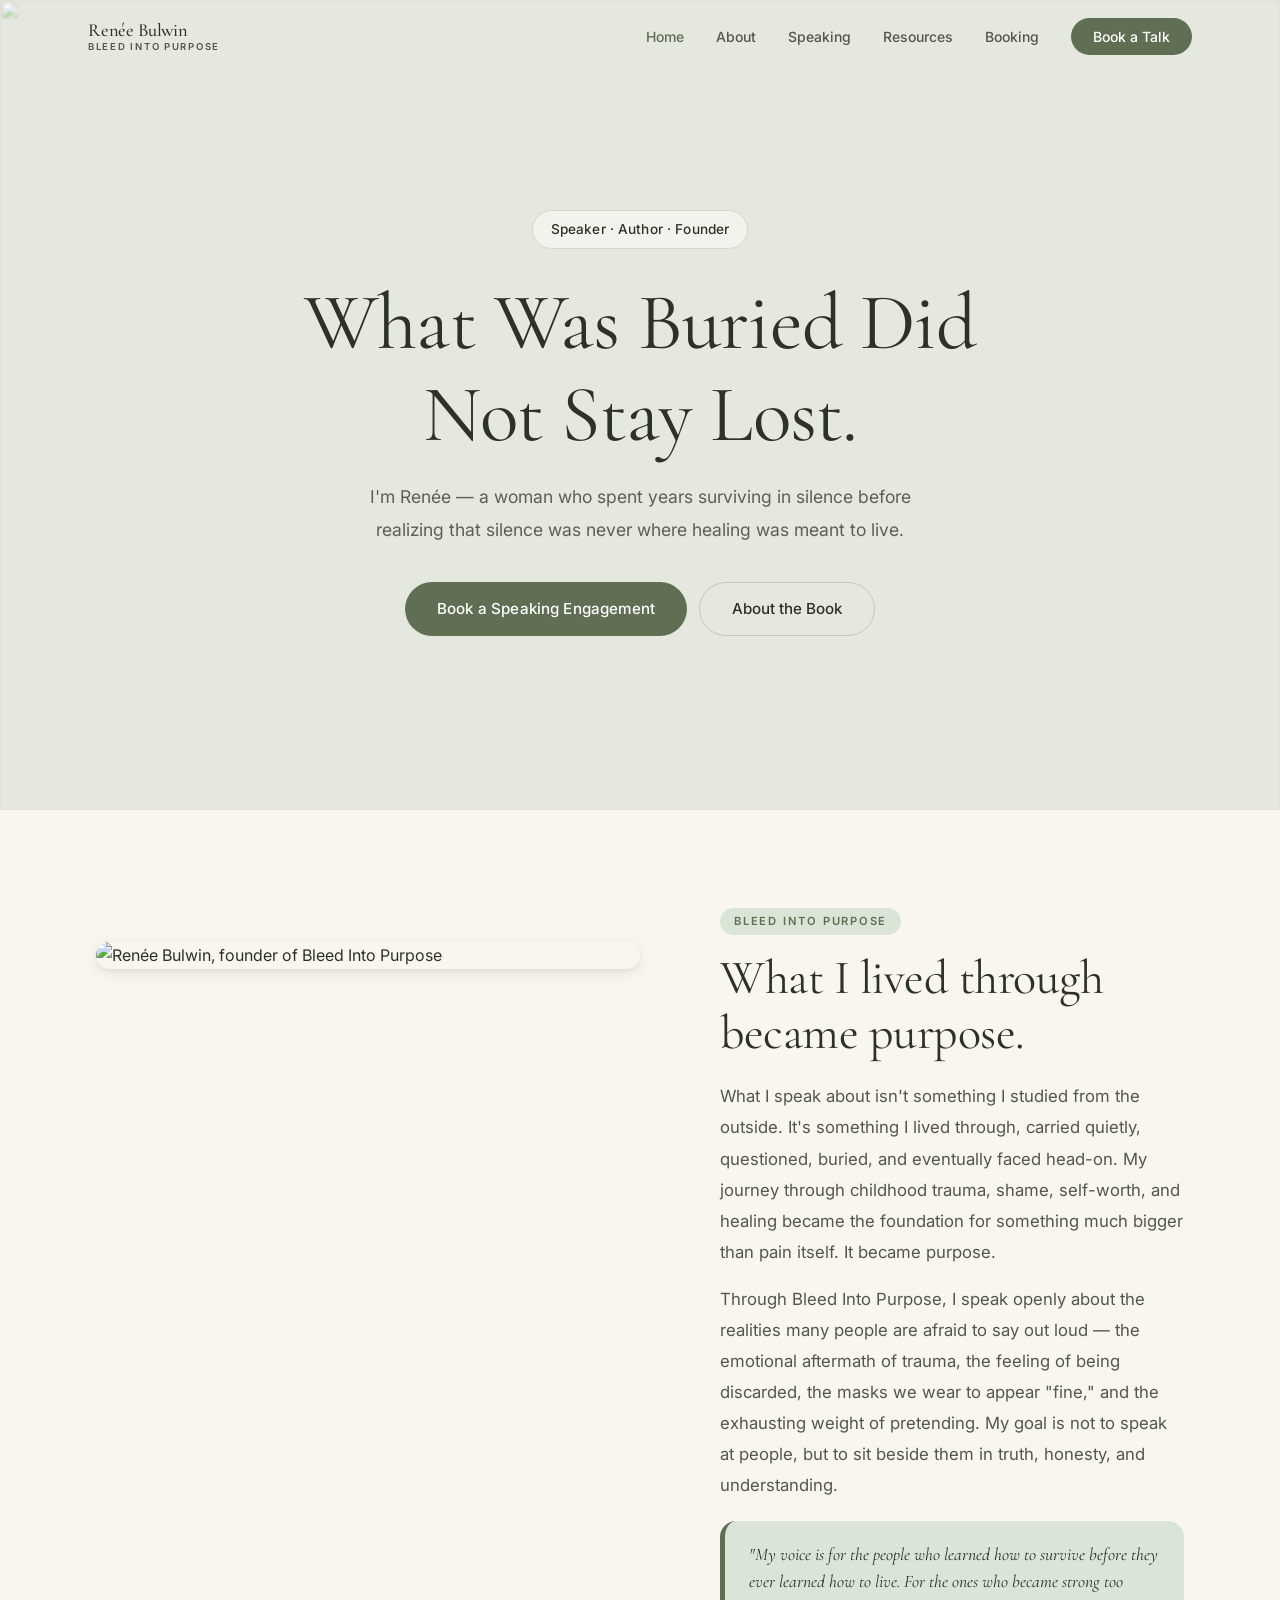
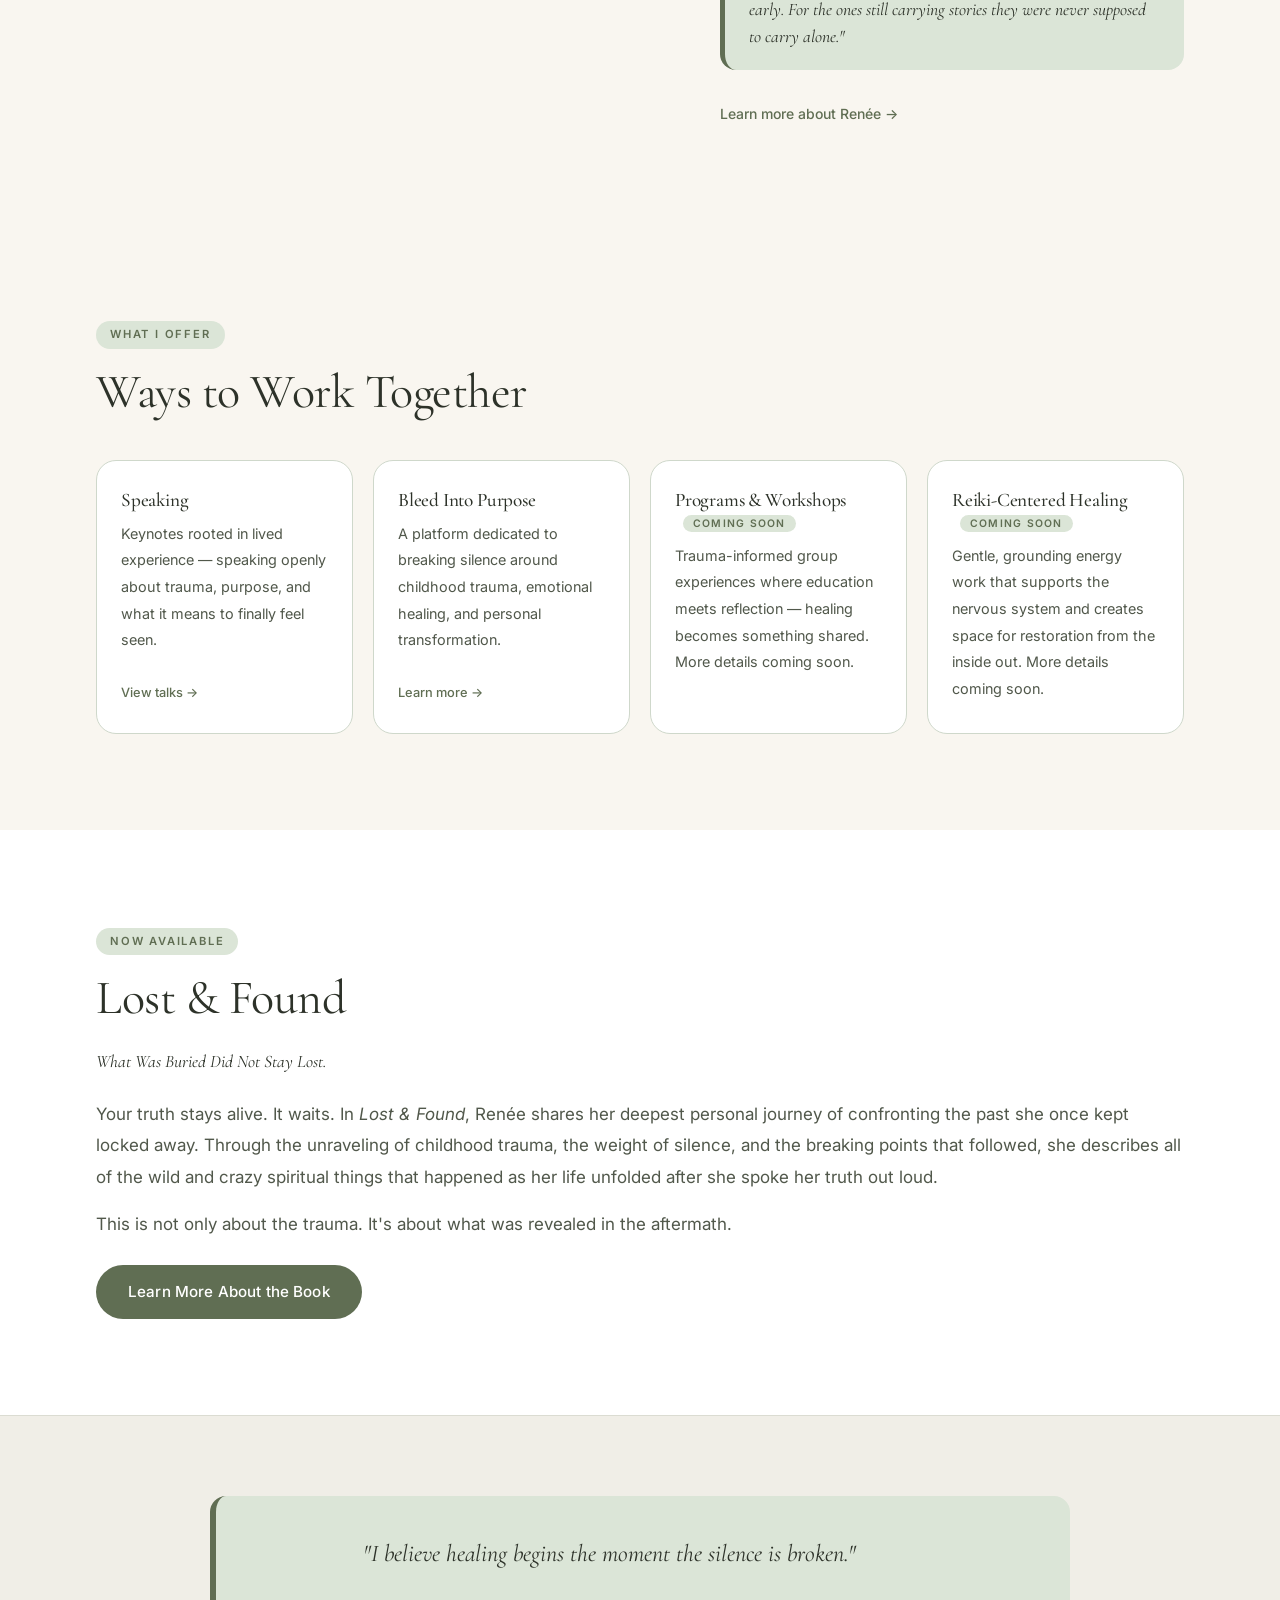
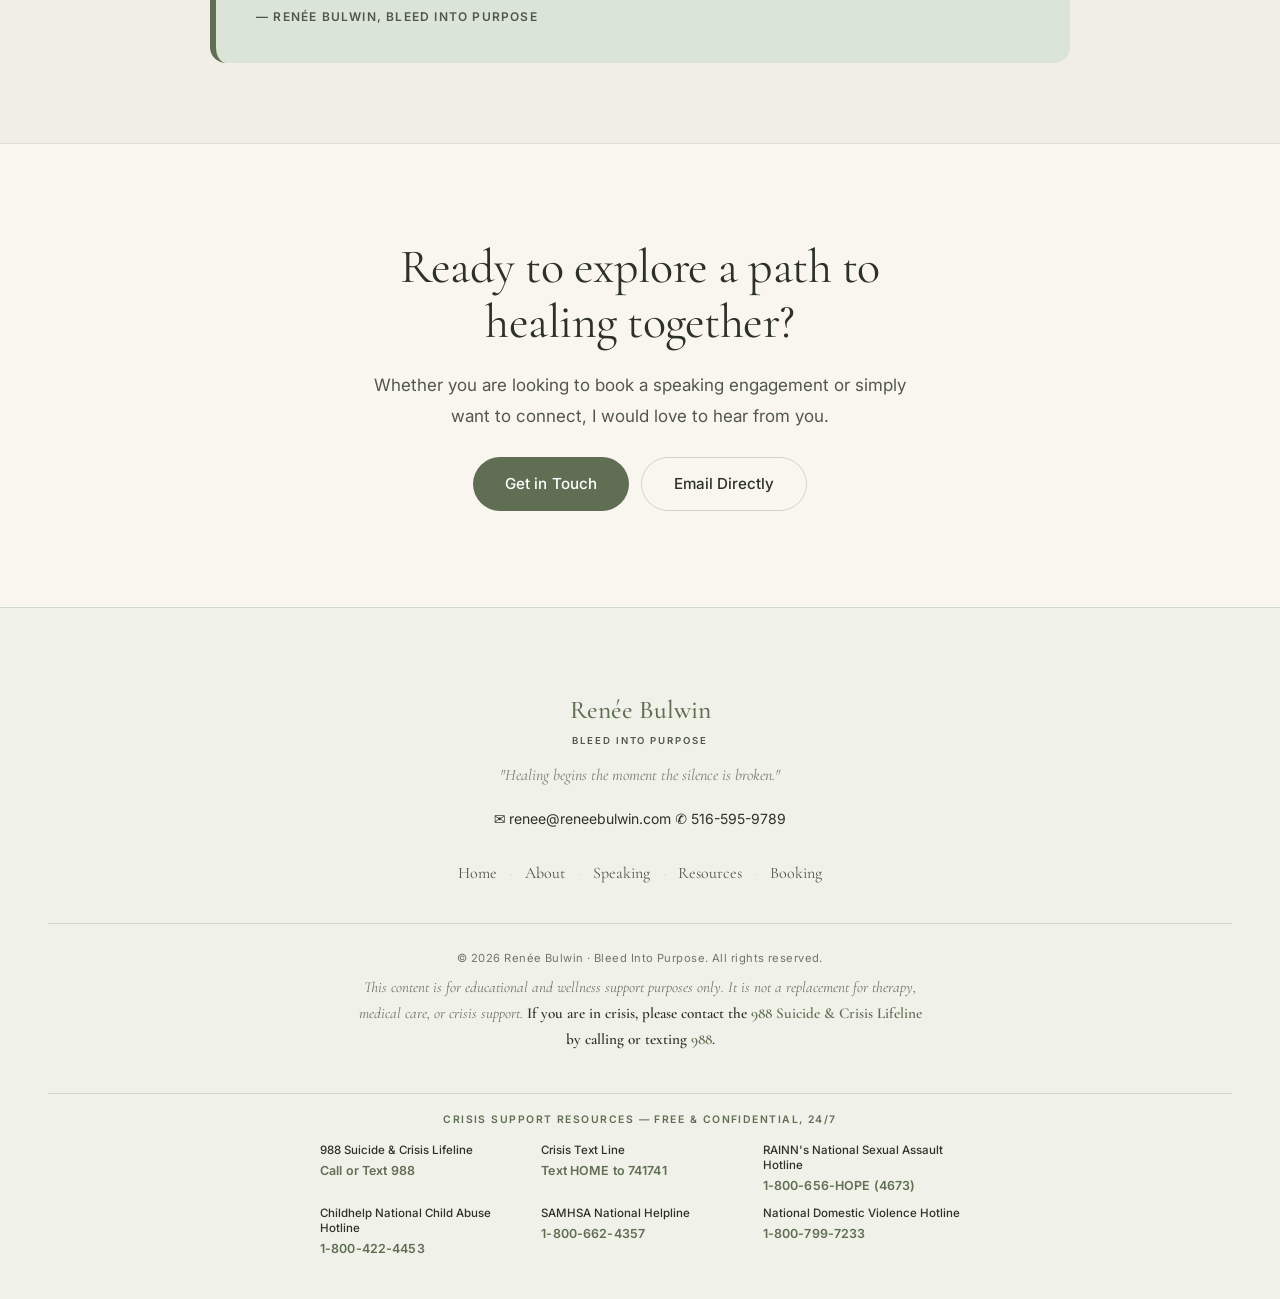
==== index.html @ 03bd2bdf "Update index.html" ====
<!DOCTYPE html>
<html lang="en">
<head>
  <script>
    window.dataLayer = window.dataLayer || [];
    function gtag(){dataLayer.push(arguments);}
    gtag('js', new Date());
    gtag('config', 'G-8S7X3LYRVM');
  </script>
  <meta charset="UTF-8">
  <meta name="viewport" content="width=device-width, initial-scale=1.0">
  <title>Renée Bulwin | Bleed Into Purpose — Speaker &amp; Author</title>
  <meta name="description" content="Renée Bulwin — trauma-informed speaker and author. Healing begins the moment the silence is broken.">
  <meta name="author" content="Renée Bulwin">
  <meta name="robots" content="index, follow">
  <meta property="og:type" content="website">
  <meta property="og:title" content="Renée Bulwin | Bleed Into Purpose — Speaker &amp; Author">
  <meta property="og:description" content="Renée Bulwin — trauma-informed speaker and author. Healing begins the moment the silence is broken.">
  <meta property="og:image" content="https://bleed-into-purpose.github.io/images/hero.png">
  <link rel="icon" type="image/png" sizes="48x48" href="favicon-48.png">
  <link rel="icon" type="image/png" sizes="32x32" href="favicon.png">
  <link rel="icon" type="image/png" sizes="16x16" href="favicon-16.png">
  <link rel="icon" type="image/svg+xml" href="favicon.svg">
  <meta name="theme-color" content="hsl(40,43%,96%)">
  <link rel="canonical" href="https://bleed-into-purpose.github.io/">
  <link rel="preconnect" href="https://fonts.googleapis.com">
  <link rel="preconnect" href="https://fonts.gstatic.com" crossorigin>
  <link href="https://fonts.googleapis.com/css2?family=Cormorant+Garamond:ital,wght@0,300;0,400;0,500;0,600;1,300;1,400&family=Inter:wght@300;400;500;600&display=swap" rel="stylesheet">
  <link rel="stylesheet" href="style.css">
  <script>
    window.dataLayer = window.dataLayer || [];
    function gtag(){dataLayer.push(arguments);}
    gtag('js', new Date());
    gtag('config', 'G-8S7X3LYRVM');
  </script>
</head>
<body>
  <a href="#main-content" class="skip-link">Skip to main content</a>
  <div class="page-content">
    <main id="main-content">

      <!-- HERO -->
      <section class="hero" aria-labelledby="hero-heading">
        <div class="hero-bg" aria-hidden="true">
          <img src="images/hero.png" alt="">
        </div>
        <div class="hero-body">
          <span class="hero-pill">Speaker · Author · Founder</span>
          <h1 id="hero-heading">What Was Buried Did Not Stay Lost.</h1>
          <p>I'm Renée — a woman who spent years surviving in silence before realizing that silence was never where healing was meant to live.</p>
          <div class="hero-cta">
            <a href="booking.html" class="btn-primary">Book a Speaking Engagement</a>
            <a href="about.html#book" class="btn-outline">About the Book</a>
          </div>
        </div>
      </section>

      <!-- INTRO -->
      <section class="image-section cream-bg fade-in" aria-labelledby="intro-heading">
        <div class="container">
          <div class="image-section-inner">

            <div class="image-section-img">
              <img
                src="images/renee-home.jpg"
                alt="Renée Bulwin, founder of Bleed Into Purpose"
              >
            </div>

            <div class="image-section-text">
              <span class="section-label">Bleed Into Purpose</span>
              <h2 id="intro-heading">What I lived through became purpose.</h2>
              <p>What I speak about isn't something I studied from the outside. It's something I lived through, carried quietly, questioned, buried, and eventually faced head-on. My journey through childhood trauma, shame, self-worth, and healing became the foundation for something much bigger than pain itself. It became purpose.</p>
              <p>Through Bleed Into Purpose, I speak openly about the realities many people are afraid to say out loud — the emotional aftermath of trauma, the feeling of being discarded, the masks we wear to appear "fine," and the exhausting weight of pretending. My goal is not to speak at people, but to sit beside them in truth, honesty, and understanding.</p>
              <blockquote>"My voice is for the people who learned how to survive before they ever learned how to live. For the ones who became strong too early. For the ones still carrying stories they were never supposed to carry alone."</blockquote>
              <a href="about.html" class="link-underline">Learn more about Renée →</a>
            </div>

          </div>
        </div>
      </section>

      <!-- FEATURES -->
      <section class="section-pad cream-bg fade-in" aria-labelledby="features-heading">
        <div class="container">
          <span class="section-label">What I Offer</span>
          <h2 id="features-heading">Ways to Work Together</h2>
          <div class="feature-grid">
            <div class="feature-card">
              <h3>Speaking</h3>
              <p>Keynotes rooted in lived experience — speaking openly about trauma, purpose, and what it means to finally feel seen.</p>
              <a href="speaking.html">View talks →</a>
            </div>
            <div class="feature-card">
              <h3>Bleed Into Purpose</h3>
              <p>A platform dedicated to breaking silence around childhood trauma, emotional healing, and personal transformation.</p>
              <a href="about.html">Learn more →</a>
            </div>
            <div class="feature-card">
              <h3>Programs &amp; Workshops <span style="font-family:var(--sans);font-size:.65rem;font-weight:600;letter-spacing:.12em;text-transform:uppercase;color:var(--primary);background:var(--secondary);padding:2px 10px;border-radius:9999px;vertical-align:middle;margin-left:8px;">Coming Soon</span></h3>
              <p>Trauma-informed group experiences where education meets reflection — healing becomes something shared. More details coming soon.</p>
            </div>
            <div class="feature-card">
              <h3>Reiki-Centered Healing <span style="font-family:var(--sans);font-size:.65rem;font-weight:600;letter-spacing:.12em;text-transform:uppercase;color:var(--primary);background:var(--secondary);padding:2px 10px;border-radius:9999px;vertical-align:middle;margin-left:8px;">Coming Soon</span></h3>
              <p>Gentle, grounding energy work that supports the nervous system and creates space for restoration from the inside out. More details coming soon.</p>
            </div>
          </div>
        </div>
      </section>

      <!-- BOOK -->
      <section class="section-pad white-bg fade-in" aria-labelledby="book-heading">
        <div class="container">
          <span class="section-label">Now Available</span>
          <h2 id="book-heading">Lost &amp; Found</h2>
          <p style="font-family:var(--serif);font-style:italic;font-size:1.1rem;color:var(--fg);margin-bottom:20px;">What Was Buried Did Not Stay Lost.</p>
          <p>Your truth stays alive. It waits. In <em>Lost &amp; Found</em>, Renée shares her deepest personal journey of confronting the past she once kept locked away. Through the unraveling of childhood trauma, the weight of silence, and the breaking points that followed, she describes all of the wild and crazy spiritual things that happened as her life unfolded after she spoke her truth out loud.</p>
          <p>This is not only about the trauma. It's about what was revealed in the aftermath.</p>
          <a href="about.html#book" class="btn-primary" style="margin-top:8px;">Learn More About the Book</a>
        </div>
      </section>

      <!-- QUOTE STRIP -->
      <div class="green-strip fade-in" role="complementary">
        <div class="container">
          <blockquote>
            <p>"I believe healing begins the moment the silence is broken."</p>
            <cite>— Renée Bulwin, Bleed Into Purpose</cite>
          </blockquote>
        </div>
      </div>

      <!-- CTA -->
      <div id="shared-cta"
        data-heading="Ready to explore a path to healing together?"
        data-body="Whether you are looking to book a speaking engagement or simply want to connect, I would love to hear from you."
        data-bg="cream-bg"
        data-buttons='[{"href":"booking.html","label":"Get in Touch","style":"primary"},{"href":"mailto:renee@reneebulwin.com","label":"Email Directly","style":"outline"}]'>
      </div>

    </main>
  </div>
  <script src="components.js"></script>
</body>
</html>
---- style.css ----
/* ═══════════════════════════════════════════════════════════
   BLEED INTO PURPOSE — style.css
   Replicates trauma-healing-hub.replit.app
   Fonts:   Cormorant Garamond (serif headings) + Inter (body)
   Palette: warm cream bg · sage green primary · soft borders
   Last updated: May 2026
════════════════════════════════════════════════════════════ */

@import url('https://fonts.googleapis.com/css2?family=Cormorant+Garamond:ital,wght@0,300;0,400;0,500;0,600;1,300;1,400&family=Inter:wght@300;400;500;600&display=swap');

/* ── DESIGN TOKENS ─────────────────────────────────────────
   All colours, spacing, and radii live here.
   Change a value once and it updates everywhere.
──────────────────────────────────────────────────────────── */
:root {
  /* Colours — exact HSL values from the Replit palette */
  --bg:        hsl(40,43%,96%);    /* warm cream — page background */
  --fg:        hsl(93,10%,18%);    /* near-black — headings & strong text */
  --primary:   hsl(93,14%,38%);    /* sage green — buttons, links, accents */
  --primary-h: hsl(93,14%,30%);    /* darker sage — hover state */
  --secondary: hsl(100,22%,87%);   /* light sage tint — card bg, pills */
  --muted:     hsl(38,30%,85%);    /* warm tan — dividers */
  --muted-fg:  hsl(93,8%,32%);     /* darkened for WCAG AA contrast on cream bg */
  --border:    hsl(100,14%,82%);   /* subtle sage border */
  --card:      hsl(0,0%,100%);     /* white — card surfaces */

  /* Typography */
  --serif: 'Cormorant Garamond', Georgia, serif;
  --sans:  'Inter', system-ui, sans-serif;

  /* Layout */
  --px:    1.5rem;    /* horizontal padding — mobile */
  --px-md: 3rem;      /* horizontal padding — desktop */
  --max:   1200px;    /* max content width */

  /* Border radii */
  --r-sm:   6px;
  --r-md:   12px;
  --r-lg:   16px;
  --r-xl:   20px;
  --r-full: 9999px;   /* pill shape */

  /* Shadows */
  --shadow:    0 1px 3px rgba(0,0,0,.06), 0 1px 2px rgba(0,0,0,.04);
  --shadow-md: 0 4px 16px rgba(0,0,0,.08), 0 2px 4px rgba(0,0,0,.05);
}

/* ── RESET ─────────────────────────────────────────────────
   Minimal reset — box-sizing, margins, smooth scroll.
──────────────────────────────────────────────────────────── */
*, *::before, *::after { margin: 0; padding: 0; box-sizing: border-box; }
html { scroll-behavior: smooth; font-size: 16px; }
body {
  font-family: var(--sans);
  background: var(--bg);
  color: var(--fg);
  font-weight: 400;
  line-height: 1.7;
  -webkit-font-smoothing: antialiased;
}
img { display: block; max-width: 100%; }
a { color: var(--primary); text-decoration: none; }
a:hover { color: var(--primary-h); }
h1, h2, h3, h4, h5, h6 {
  font-family: var(--serif);
  color: var(--fg);
  line-height: 1.15;
  letter-spacing: -.01em;
}

/* ── ACCESSIBILITY ─────────────────────────────────────────
   Skip link (keyboard users) + visible focus ring.
──────────────────────────────────────────────────────────── */
.skip-link {
  position: absolute; top: -100%; left: 0;
  background: var(--primary); color: #fff;
  padding: 10px 20px; font-size: .875rem; font-weight: 500;
  z-index: 9999; text-decoration: none;
  border-radius: 0 0 var(--r-sm) 0;
}
.skip-link:focus { top: 0; }
:focus-visible { outline: 3px solid var(--primary); outline-offset: 3px; }

.sr-only {
  position: absolute; width: 1px; height: 1px;
  padding: 0; margin: -1px; overflow: hidden;
  clip: rect(0,0,0,0); white-space: nowrap; border: 0;
}

/* ── CONTAINER ─────────────────────────────────────────────
   Centred content wrapper with responsive side padding.
──────────────────────────────────────────────────────────── */
.container { width: 100%; max-width: var(--max); margin: 0 auto; padding: 0 var(--px); }
@media (min-width: 768px) { .container { padding: 0 var(--px-md); } }

/* ═══════════════════════════════════════════════════════════
   HEADER
   Fixed at top. Transparent by default, blurs on scroll.
   JS adds .scrolled when window.scrollY > 20.
════════════════════════════════════════════════════════════ */
header {
  position: fixed; top: 0; left: 0; right: 0; z-index: 100;
  padding: 20px 0;
  transition: background .3s, box-shadow .3s, padding .3s;
}
header.scrolled {
  background: hsla(40,43%,96%,.88);
  backdrop-filter: blur(14px);
  -webkit-backdrop-filter: blur(14px);
  box-shadow: var(--shadow);
  padding: 12px 0;
}
header nav {
  max-width: var(--max); margin: 0 auto;
  padding: 0 var(--px);
  display: flex; align-items: center; justify-content: space-between; gap: 24px;
}
@media (min-width: 768px) { header nav { padding: 0 var(--px-md); } }

/* Brand logo — name + tagline stacked */
.nav-brand { display: flex; flex-direction: column; line-height: 1.1; color: var(--fg); }
.nav-brand .name {
  font-family: var(--serif); font-size: 1.15rem; font-weight: 500;
  color: var(--fg); letter-spacing: -.01em;
}
.nav-brand .tagline {
  font-family: var(--sans); font-size: .6rem; font-weight: 600;
  letter-spacing: .18em; text-transform: uppercase;
  color: var(--muted-fg); margin-top: 2px;
}

/* Desktop nav links — hidden on mobile, shown at 768px+ */
.nav-links { display: none; align-items: center; gap: 32px; list-style: none; }
@media (min-width: 768px) { .nav-links { display: flex; } }
.nav-links a { font-size: .875rem; font-weight: 500; color: var(--muted-fg); transition: color .2s; }
.nav-links a:hover,
.nav-links a[aria-current="page"] { color: var(--primary); }
.nav-links .btn-book {
  background: var(--primary); color: #fff !important;
  padding: 10px 22px; border-radius: var(--r-full);
  font-size: .875rem; font-weight: 500;
  white-space: nowrap;
  transition: background .2s;
}
.nav-links .btn-book:hover { background: var(--primary-h); }

/* Hamburger button — visible on mobile only */
.nav-toggle {
  display: flex; flex-direction: column; gap: 5px;
  background: none; border: none; cursor: pointer;
  padding: 8px; min-width: 44px; min-height: 44px;
  align-items: center; justify-content: center;
  border-radius: var(--r-sm);
  position: relative; z-index: 300; /* above the mobile overlay */
}
@media (min-width: 768px) { .nav-toggle { display: none; } }
.nav-toggle span {
  display: block; width: 22px; height: 2px;
  background: var(--fg); border-radius: 2px;
  transition: transform .3s, opacity .3s;
}
/* Animate hamburger → X when open */
.nav-toggle[aria-expanded="true"] span:nth-child(1) { transform: translateY(7px) rotate(45deg); }
.nav-toggle[aria-expanded="true"] span:nth-child(2) { opacity: 0; }
.nav-toggle[aria-expanded="true"] span:nth-child(3) { transform: translateY(-7px) rotate(-45deg); }

/* Mobile nav overlay — full-screen, centred links */
.nav-menu {
  display: none; position: fixed; inset: 0;
  background: var(--bg); z-index: 200;
  flex-direction: column; align-items: center; justify-content: center;
  gap: 32px; padding: 80px var(--px) 40px;
}
.nav-menu.open { display: flex; }
.nav-menu a {
  font-family: var(--serif); font-size: 2.2rem; font-weight: 400;
  color: var(--muted-fg); letter-spacing: -.01em; transition: color .2s;
}
.nav-menu a:hover,
.nav-menu a[aria-current="page"] { color: var(--primary); }
.nav-menu .btn-menu {
  font-family: var(--sans); font-size: 1rem; font-weight: 500;
  background: var(--primary); color: #fff;
  padding: 16px 40px; border-radius: var(--r-full);
  margin-top: 8px; display: inline-flex; align-items: center;
  transition: background .2s;
}
.nav-menu .btn-menu:hover { background: var(--primary-h); color: #fff; }

/* Push page content below fixed header */
.page-content { padding-top: 0; } /* nav clearance handled per-section */

/* ═══════════════════════════════════════════════════════════
   TYPOGRAPHY
════════════════════════════════════════════════════════════ */
h1 { font-size: clamp(2.6rem, 7vw, 5rem);  font-weight: 400; margin-bottom: 24px; }
h2 { font-size: clamp(1.8rem, 4vw, 3rem);  font-weight: 400; margin-bottom: 20px; }
h3 { font-size: clamp(1.2rem, 2.5vw, 1.7rem); font-weight: 500; margin-bottom: 12px; }
p  { font-size: 1.0625rem; color: var(--muted-fg); margin-bottom: 16px; line-height: 1.85; }
p:last-child { margin-bottom: 0; }

/* ═══════════════════════════════════════════════════════════
   BUTTONS
════════════════════════════════════════════════════════════ */
.btn-primary {
  display: inline-flex; align-items: center; justify-content: center;
  background: var(--primary); color: #fff;
  padding: 14px 32px; border-radius: var(--r-full);
  font-family: var(--sans); font-size: .95rem; font-weight: 500;
  border: none; cursor: pointer; min-height: 48px;
  transition: background .2s, transform .1s; letter-spacing: .01em;
}
.btn-primary:hover { background: var(--primary-h); color: #fff; }
.btn-primary:active { transform: scale(.98); }

.btn-outline, .btn-secondary {
  display: inline-flex; align-items: center; justify-content: center;
  background: transparent; color: var(--fg);
  padding: 13px 32px; border-radius: var(--r-full);
  font-family: var(--sans); font-size: .95rem; font-weight: 500;
  border: 1.5px solid hsla(93,14%,38%,.25); cursor: pointer; min-height: 48px;
  transition: background .2s, border-color .2s;
}
.btn-outline:hover, .btn-secondary:hover {
  background: var(--secondary); border-color: var(--border); color: var(--fg);
}

/* Arrow link — used inline for "Learn more →" style links */
.link-underline {
  display: inline-flex; align-items: center; gap: 6px;
  font-size: .875rem; font-weight: 500; color: var(--primary);
  margin-top: 12px; transition: gap .2s;
}
.link-underline:hover { gap: 10px; color: var(--primary-h); }

/* ═══════════════════════════════════════════════════════════
   UTILITIES
════════════════════════════════════════════════════════════ */

/* Pill label above section headings */
.section-label, .eyebrow {
  display: inline-block;
  font-family: var(--sans); font-size: .7rem; font-weight: 600;
  letter-spacing: .16em; text-transform: uppercase;
  color: var(--primary); background: var(--secondary);
  padding: 4px 14px; border-radius: var(--r-full); margin-bottom: 16px;
}

.divider { width: 48px; height: 1px; background: var(--border); margin: 28px 0; border: none; }

/* Section padding helpers */
.section-pad { padding: 80px var(--px); }
@media (min-width: 768px) { .section-pad { padding: 96px var(--px-md); } }
.white-bg  { background: var(--card); }
.cream-bg  { background: var(--bg); }
.muted-bg  { background: hsla(100,22%,87%,.3); }

/* ═══════════════════════════════════════════════════════════
   HERO SECTION
   Full-bleed background image with centred text overlay.
   Structure: .hero > .hero-bg (abs image) + .hero-body (text)
════════════════════════════════════════════════════════════ */
.hero {
  position: relative;
  min-height: 90vh;
  display: flex; align-items: center; justify-content: center;
  overflow: hidden; text-align: center;
  background: hsl(93,14%,80%); /* fallback if hero image fails to load */
}
/* Background image fills the section */
.hero-bg { position: absolute; inset: 0; z-index: 0; }
.hero-bg img { width: 100%; height: 100%; object-fit: cover; object-position: center center; }
/* Semi-transparent overlay so text is legible */
.hero-bg::after {
  content: ''; position: absolute; inset: 0;
  background: hsla(40,43%,96%,.58);
  backdrop-filter: blur(1px);
}
/* Text content sits above the overlay */
.hero-body {
  position: relative; z-index: 1;
  max-width: 820px; margin: 0 auto;
  padding: 100px var(--px) 64px; /* 88px nav height + 12px breathing room */
}
/* Pill badge above the headline */
.hero-pill {
  display: inline-block;
  background: hsla(40,43%,96%,.75); color: var(--fg);
  font-size: .85rem; font-weight: 500;
  padding: 7px 18px; border-radius: var(--r-full);
  margin-bottom: 28px; letter-spacing: .01em;
  border: 1px solid var(--border);
}
.hero h1 { color: var(--fg); margin-bottom: 20px; }
.hero p  { font-size: 1.1rem; color: hsla(93,10%,18%,.75); max-width: 580px; margin: 0 auto 36px; }
.hero-cta { display: flex; flex-wrap: wrap; gap: 12px; justify-content: center; margin-top: 8px; }

/* ═══════════════════════════════════════════════════════════
   PAGE HEADER
   Used on inner pages (About, Speaking, etc.) in place of hero.
════════════════════════════════════════════════════════════ */
.page-header { padding: 100px var(--px) 64px; text-align: center; }
@media (min-width: 768px) { .page-header { padding: 112px var(--px-md) 80px; } }
.page-header h1 { max-width: 700px; margin: 0 auto 20px; }
.page-header p  { font-size: 1.1rem; max-width: 560px; margin: 0 auto; }

/* ═══════════════════════════════════════════════════════════
   IMAGE + TEXT SPLIT LAYOUT
   Used on home intro, about, speaking, programs pages.
   Structure: .image-section > .container > .image-section-inner
              > .image-section-img + .image-section-text
   Add .reversed to .image-section-inner to flip order on desktop.
════════════════════════════════════════════════════════════ */
.image-section { padding: 64px var(--px); }
@media (min-width: 768px) { .image-section { padding: 96px var(--px-md); } }

.image-section-inner {
  display: flex; flex-direction: column; gap: 48px; align-items: center;
}
@media (min-width: 1024px) {
  .image-section-inner { flex-direction: row; gap: 80px; align-items: flex-start; }
  .image-section-inner.reversed { flex-direction: row-reverse; }
}

.image-section-img { width: 100%; }
@media (min-width: 1024px) {
  .image-section-img {
    width: 50%;
    flex-shrink: 0;
    padding-top: 36px; /* aligns image top with the pill label in the adjacent text column */
  }
  /* Reversed layout: text is on right, image on left — same top padding needed */
  .image-section-inner.reversed .image-section-img {
    padding-top: 36px;
  }
}

/* ── Headshot image sizing ──────────────────────────────────
   Use aspect-ratio at every breakpoint — no fixed heights.
   Fixed heights fight object-fit:cover on near-square images
   and cause horizontal stretching on mobile.
   aspect-ratio lets the container match the image shape exactly,
   with object-fit:cover doing a clean centre crop inside it.

   Mobile:  2/3 — tall enough to show face and shoulders clearly.
   Tablet+: 3/4 — slightly taller portrait, matches Replit desktop.
   The column width (50% on desktop, 100% on mobile) constrains
   the actual rendered size, so no explicit height is ever needed.
──────────────────────────────────────────────────────────── */
.image-section-img > img {
  width: 100%;
  height: auto;          /* let the image keep its natural proportions — no distortion */
  object-fit: contain;   /* never crop or stretch */
  border-radius: var(--r-xl);
  box-shadow: var(--shadow-md);
  display: block;
}

.image-section-text { width: 100%; }
@media (min-width: 1024px) { .image-section-text { width: 50%; } }
.image-section-text p { font-size: 1.05rem; }

/* ═══════════════════════════════════════════════════════════
   FEATURE CARDS — home page "Ways to Work Together" grid
════════════════════════════════════════════════════════════ */
.feature-grid {
  display: grid; grid-template-columns: 1fr; gap: 20px; margin-top: 40px;
}
@media (min-width: 640px)  { .feature-grid { grid-template-columns: repeat(2, 1fr); } }
@media (min-width: 1024px) { .feature-grid { grid-template-columns: repeat(4, 1fr); } }
.feature-card {
  background: var(--card); border: 1px solid var(--border);
  border-radius: var(--r-xl); padding: 28px 24px;
  transition: box-shadow .2s;
}
.feature-card:hover { box-shadow: var(--shadow-md); }
.feature-card h3 { font-size: 1.2rem; margin-bottom: 10px; }
.feature-card p  { font-size: .9rem; }
.feature-card a  { display: inline-block; font-size: .8rem; font-weight: 500; color: var(--primary); margin-top: 12px; }
.feature-card a:hover { color: var(--primary-h); }

/* ═══════════════════════════════════════════════════════════
   SPEAKING TOPIC CARDS
════════════════════════════════════════════════════════════ */
.topics-grid { display: grid; grid-template-columns: 1fr; gap: 20px; margin-top: 32px; }
@media (min-width: 640px) { .topics-grid { grid-template-columns: repeat(2, 1fr); } }
.topic-card {
  background: var(--card); border: 1px solid var(--border);
  border-left: 4px solid var(--primary);
  border-radius: var(--r-xl); padding: 28px 28px 28px 24px;
  transition: box-shadow .2s;
}
.topic-card:hover { box-shadow: var(--shadow); }
/* .topic-icon removed — emoji icons replaced with clean card layout */
.topic-card h3 { font-size: 1.3rem; margin-bottom: 10px; }
.topic-card p  { font-size: .95rem; }

/* ═══════════════════════════════════════════════════════════
   PROGRAM CARDS
════════════════════════════════════════════════════════════ */
.programs-grid { display: grid; grid-template-columns: 1fr; gap: 20px; margin-top: 32px; }
@media (min-width: 640px)  { .programs-grid { grid-template-columns: repeat(2, 1fr); } }
@media (min-width: 1024px) { .programs-grid { grid-template-columns: repeat(3, 1fr); } }
.program-card {
  background: var(--card); border: 1px solid var(--border);
  border-radius: var(--r-xl); padding: 28px 24px;
  display: flex; flex-direction: column;
  transition: box-shadow .2s;
}
.program-card:hover { box-shadow: var(--shadow); }
.program-tag {
  font-size: .65rem; font-weight: 600; letter-spacing: .14em;
  text-transform: uppercase; color: var(--primary); margin-bottom: 12px;
}
.program-card h3 { font-size: 1.3rem; margin-bottom: 10px; }
.program-card p  { font-size: .9rem; flex-grow: 1; }
.program-ideal {
  background: hsla(100,22%,87%,.5);
  border-radius: var(--r-md); padding: 12px 16px; margin-top: 16px;
}
.program-ideal .ideal-label {
  display: block; font-size: .65rem; font-weight: 600;
  letter-spacing: .12em; text-transform: uppercase;
  color: var(--primary); margin-bottom: 4px;
}
.program-ideal span { font-size: .875rem; color: var(--fg); }
.program-card .btn-outline {
  margin-top: 20px; font-size: .85rem; padding: 10px 20px;
  min-height: 40px; width: 100%; justify-content: center;
}

/* ═══════════════════════════════════════════════════════════
   AUDIENCE LIST — speaking page
════════════════════════════════════════════════════════════ */
.audience-list { list-style: none; display: flex; flex-direction: column; gap: 8px; margin-top: 20px; }
.audience-list li {
  display: flex; align-items: center; gap: 12px;
  font-size: .975rem; color: var(--muted-fg);
  padding: 10px 14px;
  background: var(--card); border: 1px solid var(--border); border-radius: var(--r-md);
}
.audience-list li::before {
  content: ''; width: 6px; height: 6px; border-radius: 50%;
  background: var(--primary); flex-shrink: 0;
}

/* ═══════════════════════════════════════════════════════════
   BLOCKQUOTE
   Default: secondary bg with left sage border.
   Inside .green-strip: transparent, no border, larger text.
════════════════════════════════════════════════════════════ */
blockquote {
  font-family: var(--serif); font-size: 1.3rem; font-style: italic;
  color: var(--fg); line-height: 1.55;
  background: var(--secondary);
  border-left: 5px solid var(--primary);
  border-radius: var(--r-lg);
  padding: 28px 32px; margin: 32px 0;
}
blockquote p { color: inherit; font-size: inherit; font-family: var(--serif); font-style: italic; margin-bottom: 10px; }
blockquote footer, blockquote cite {
  display: block; font-family: var(--sans); font-size: .75rem;
  font-style: normal; font-weight: 600; letter-spacing: .1em;
  text-transform: uppercase; color: var(--muted-fg); margin-top: 12px;
}

/* ═══════════════════════════════════════════════════════════
   CTA / QUOTE STRIP
   Subtle sage-tinted band — matches Replit's bg-primary/5
════════════════════════════════════════════════════════════ */
.green-strip {
  background: hsla(93,14%,38%,.06);
  border-top: 1px solid hsla(93,14%,38%,.14);
  border-bottom: 1px solid hsla(93,14%,38%,.14);
  padding: 64px var(--px);
}
@media (min-width: 768px) { .green-strip { padding: 80px var(--px-md); } }
.green-strip h2 { margin-bottom: 16px; }
.green-strip p  { max-width: 560px; margin: 0 auto 32px; }
.green-strip .cta-btns { display: flex; flex-wrap: wrap; gap: 12px; justify-content: center; }
.green-strip blockquote {
  font-size: 1.5rem;
  border-left: 6px solid var(--primary);
  background: var(--secondary);
  border-radius: var(--r-lg);
  padding: 36px 40px;
  max-width: 860px;
  margin: 0 auto;
}
.green-strip blockquote p { color: var(--fg); font-size: inherit; }
/* Blockquote inside image-section text column — smaller, still has green border */
.image-section-text blockquote {
  font-size: 1.1rem;
  padding: 20px 24px;
  margin: 20px 0;
}

/* ═══════════════════════════════════════════════════════════
   REFLECTION PROMPTS — resources page
════════════════════════════════════════════════════════════ */
.prompt-list { list-style: none; display: flex; flex-direction: column; gap: 12px; margin-top: 24px; }
.prompt-list li {
  background: var(--card); border: 1px solid var(--border);
  border-radius: var(--r-lg); padding: 18px 20px;
  font-family: var(--serif); font-style: italic; font-size: 1.1rem;
  color: var(--fg); line-height: 1.5;
}

/* ═══════════════════════════════════════════════════════════
   WELLNESS & GROUNDING CARDS — resources page
════════════════════════════════════════════════════════════ */
.content-grid { display: grid; grid-template-columns: 1fr; gap: 20px; margin-top: 32px; }
@media (min-width: 640px) { .content-grid { grid-template-columns: repeat(2, 1fr); } }
.content-card {
  background: var(--card); border: 1px solid var(--border);
  border-radius: var(--r-xl); padding: 28px;
}
.content-card h3 { font-size: 1.2rem; margin-bottom: 12px; }
.content-card p  { font-size: .9rem; }

/* ═══════════════════════════════════════════════════════════
   CONTACT — booking page
════════════════════════════════════════════════════════════ */
.contact-row {
  display: flex; align-items: flex-start; gap: 16px; margin-bottom: 16px;
  background: var(--card); border: 1px solid var(--border);
  border-radius: var(--r-lg); padding: 16px 20px;
}
.contact-icon {
  width: 44px; height: 44px; border-radius: 50%;
  background: var(--secondary); color: var(--primary);
  display: flex; align-items: center; justify-content: center;
  flex-shrink: 0; font-size: 1.1rem;
}
.contact-label { font-size: .65rem; font-weight: 600; letter-spacing: .1em; text-transform: uppercase; color: var(--muted-fg); margin-bottom: 4px; }
.contact-value { font-size: 1rem; color: var(--fg); font-weight: 400; }
.contact-value a { color: var(--primary); }

/* ═══════════════════════════════════════════════════════════
   FORMS — booking page
════════════════════════════════════════════════════════════ */
.inquiry-form {
  background: var(--card); border: 1px solid var(--border);
  border-radius: var(--r-xl); padding: 36px 28px;
  box-shadow: var(--shadow); margin-top: 32px;
}
.form-note { font-size: .9rem; color: var(--muted-fg); margin-bottom: 28px; }
.form-group { margin-bottom: 20px; }
.form-group label { display: block; font-size: .875rem; font-weight: 500; color: var(--fg); margin-bottom: 6px; }
.form-group label .req      { color: #c0392b; margin-left: 3px; }
.form-group label .req-note { font-size: .75rem; color: var(--muted-fg); font-weight: 400; }
.form-group input,
.form-group select,
.form-group textarea {
  width: 100%; padding: 11px 16px;
  border: 1.5px solid var(--border); border-radius: var(--r-md);
  font-family: var(--sans); font-size: 1rem; color: var(--fg);
  background: var(--bg); outline: none;
  transition: border-color .2s, box-shadow .2s; min-height: 46px;
}
.form-group input:focus,
.form-group select:focus,
.form-group textarea:focus {
  border-color: var(--primary);
  box-shadow: 0 0 0 3px hsla(93,14%,38%,.15);
}
.form-group textarea { height: 120px; resize: vertical; min-height: 90px; }
.form-group input[aria-invalid="true"],
.form-group select[aria-invalid="true"],
.form-group textarea[aria-invalid="true"] { border-color: #c0392b; }
.field-error { font-size: .8rem; color: #c0392b; margin-top: 4px; display: none; }
.field-error.visible { display: block; }

/* ═══════════════════════════════════════════════════════════
   FOOTER
════════════════════════════════════════════════════════════ */
.site-footer {
  background: hsla(100,22%,87%,.3);
  border-top: 1px solid var(--border);
  padding: 64px var(--px) 32px;
}
@media (min-width: 768px) { .site-footer { padding: 80px var(--px-md) 40px; } }

/* ── FOOTER TOP — centered brand block + horizontal nav ── */
.footer-top {
  max-width: var(--max); margin: 0 auto;
  display: flex; flex-direction: column; align-items: center;
  text-align: center; gap: 24px;
  padding-bottom: 32px;
  border-bottom: 1px solid var(--border);
  margin-bottom: 24px;
}
.footer-brand .name {
  font-family: var(--serif); font-size: 1.6rem; font-weight: 500;
  color: var(--primary); display: block; margin-bottom: 2px;
}
.footer-brand .tagline {
  font-size: .6rem; font-weight: 600; letter-spacing: .2em;
  text-transform: uppercase; color: var(--muted-fg); display: block; margin-bottom: 14px;
}
.footer-brand .quote {
  font-family: var(--serif); font-style: italic; font-size: 1rem;
  color: hsla(93,10%,18%,.6); margin-bottom: 14px; line-height: 1.6;
}
.footer-brand .footer-email {
  font-size: .875rem; color: var(--fg);
  display: inline-flex; align-items: center; gap: 6px;
}
.footer-brand .footer-email:hover { color: var(--primary); }
.footer-brand .footer-phone { font-size: .875rem; color: var(--fg); display: inline-flex; align-items: center; gap: 6px; margin-top: 4px; }
.footer-brand .footer-phone:hover { color: var(--primary); }

/* Horizontal nav — all links in one centered row with separators */
.footer-nav-row {
  display: flex; flex-wrap: wrap;
  justify-content: center; align-items: center;
  gap: 0;
}
.footer-nav-link {
  font-family: var(--serif);
  font-size: 1rem; font-weight: 400;
  color: var(--muted-fg); text-decoration: none;
  transition: color .2s;
  padding: 4px 14px;
  position: relative;
}
/* Dot separator between links */
.footer-nav-link + .footer-nav-link::before {
  content: '·';
  position: absolute; left: 0;
  transform: translateX(-50%);
  color: var(--border);
  pointer-events: none;
}
.footer-nav-link:hover { color: var(--primary); }
.footer-bottom {
  max-width: var(--max); margin: 0 auto;
  display: flex; flex-direction: column; gap: 12px;
  text-align: center;
}
.footer-bottom p { margin: 0; }
/* Copyright line — small, quiet */
.footer-legal-row p:first-child {
  font-size: .7rem;
  color: var(--muted-fg);
  letter-spacing: .04em;
  opacity: .8;
}
/* Disclaimer — serif italic, matches footer quote tone */
.footer-legal-row p:last-child {
  font-family: var(--serif);
  font-style: italic;
  font-size: .95rem;
  color: hsla(93,10%,18%,.65);
  line-height: 1.7;
  max-width: 580px;
  margin: 0 auto;
}
.footer-legal-row p:last-child strong {
  font-style: normal;
  font-weight: 600;
  color: var(--fg);
}
.footer-bottom a { color: var(--primary); }
.footer-bottom a:hover { color: var(--primary-h); }

/* ═══════════════════════════════════════════════════════════
   FADE-IN ANIMATION
   JS adds .visible when element enters the viewport.
   Respects prefers-reduced-motion.
════════════════════════════════════════════════════════════ */
.fade-in { opacity: 0; transform: translateY(20px); transition: opacity .6s ease, transform .6s ease; }
.fade-in.visible { opacity: 1; transform: translateY(0); }
@media (prefers-reduced-motion: reduce) {
  .fade-in { opacity: 1; transform: none; transition: none; }
  html { scroll-behavior: auto; }
}

/* ── FOOTER CRISIS GRID ──────────────────────────────────
   Compact two-column grid for crisis hotlines in the footer.
   Visually separated from the legal text above it.
──────────────────────────────────────────────────────────── */
.footer-legal-row { margin-bottom: 20px; }
.footer-legal-row p { margin-bottom: 6px; }

.footer-crisis-block {
  border-top: 1px solid var(--border);
  padding-top: 16px;
  margin-top: 8px;
}
.footer-crisis-heading {
  font-size: .65rem !important;
  font-weight: 600 !important;
  letter-spacing: .14em;
  text-transform: uppercase;
  color: var(--primary) !important;
  margin-bottom: 14px !important;
}
.footer-crisis-grid {
  display: grid;
  grid-template-columns: repeat(2, 1fr);
  gap: 10px 24px;
  max-width: 640px;
  margin: 0 auto;
  text-align: left;
}
@media (min-width: 768px) {
  .footer-crisis-grid { grid-template-columns: repeat(3, 1fr); }
}
.footer-crisis-item {
  display: flex;
  flex-direction: column;
  gap: 2px;
}
.footer-crisis-label {
  font-size: .72rem;
  font-weight: 500;
  color: var(--fg);
  line-height: 1.3;
}
.footer-crisis-number {
  font-size: .78rem;
  font-weight: 600;
  color: var(--primary);
  text-decoration: none;
  letter-spacing: .01em;
}
.footer-crisis-number:hover { color: var(--primary-h); text-decoration: underline; }

/* Skip-to-content scroll target — clears the fixed nav bar */
#main-content { scroll-margin-top: 88px; }
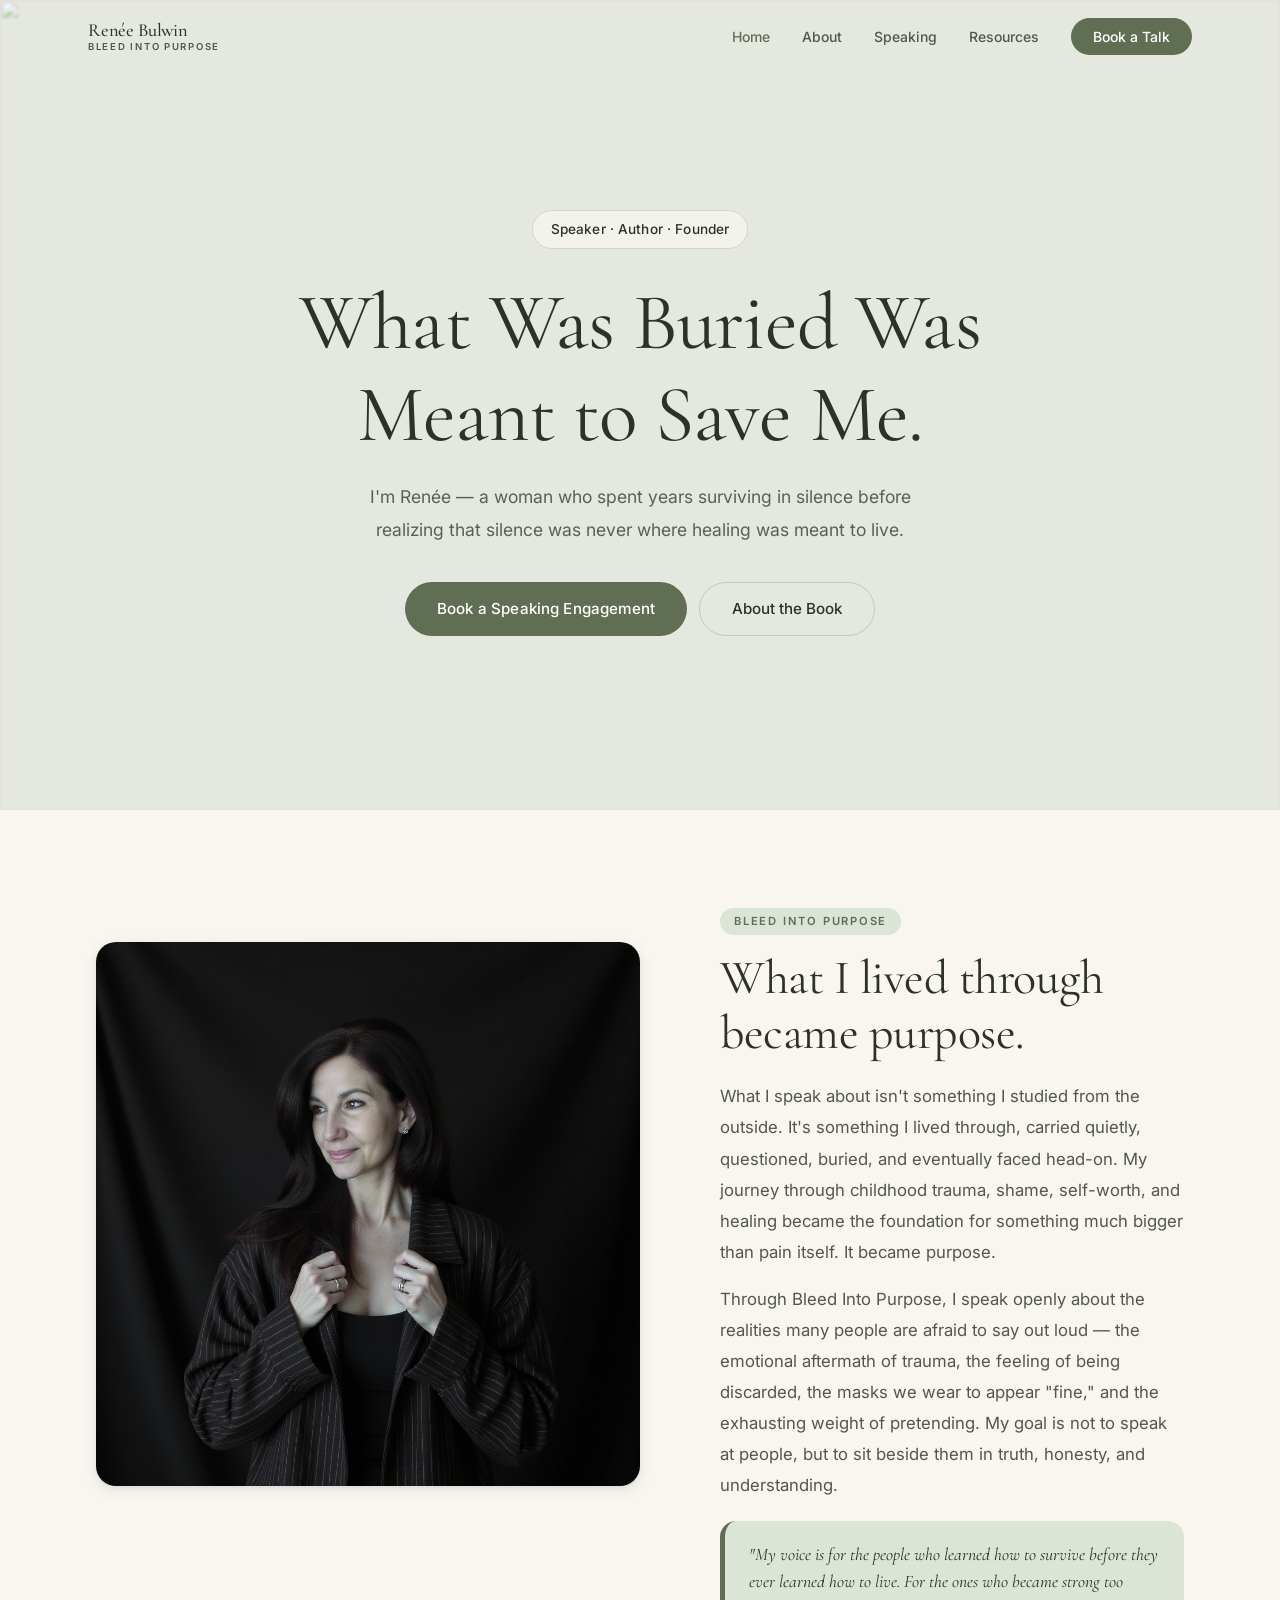
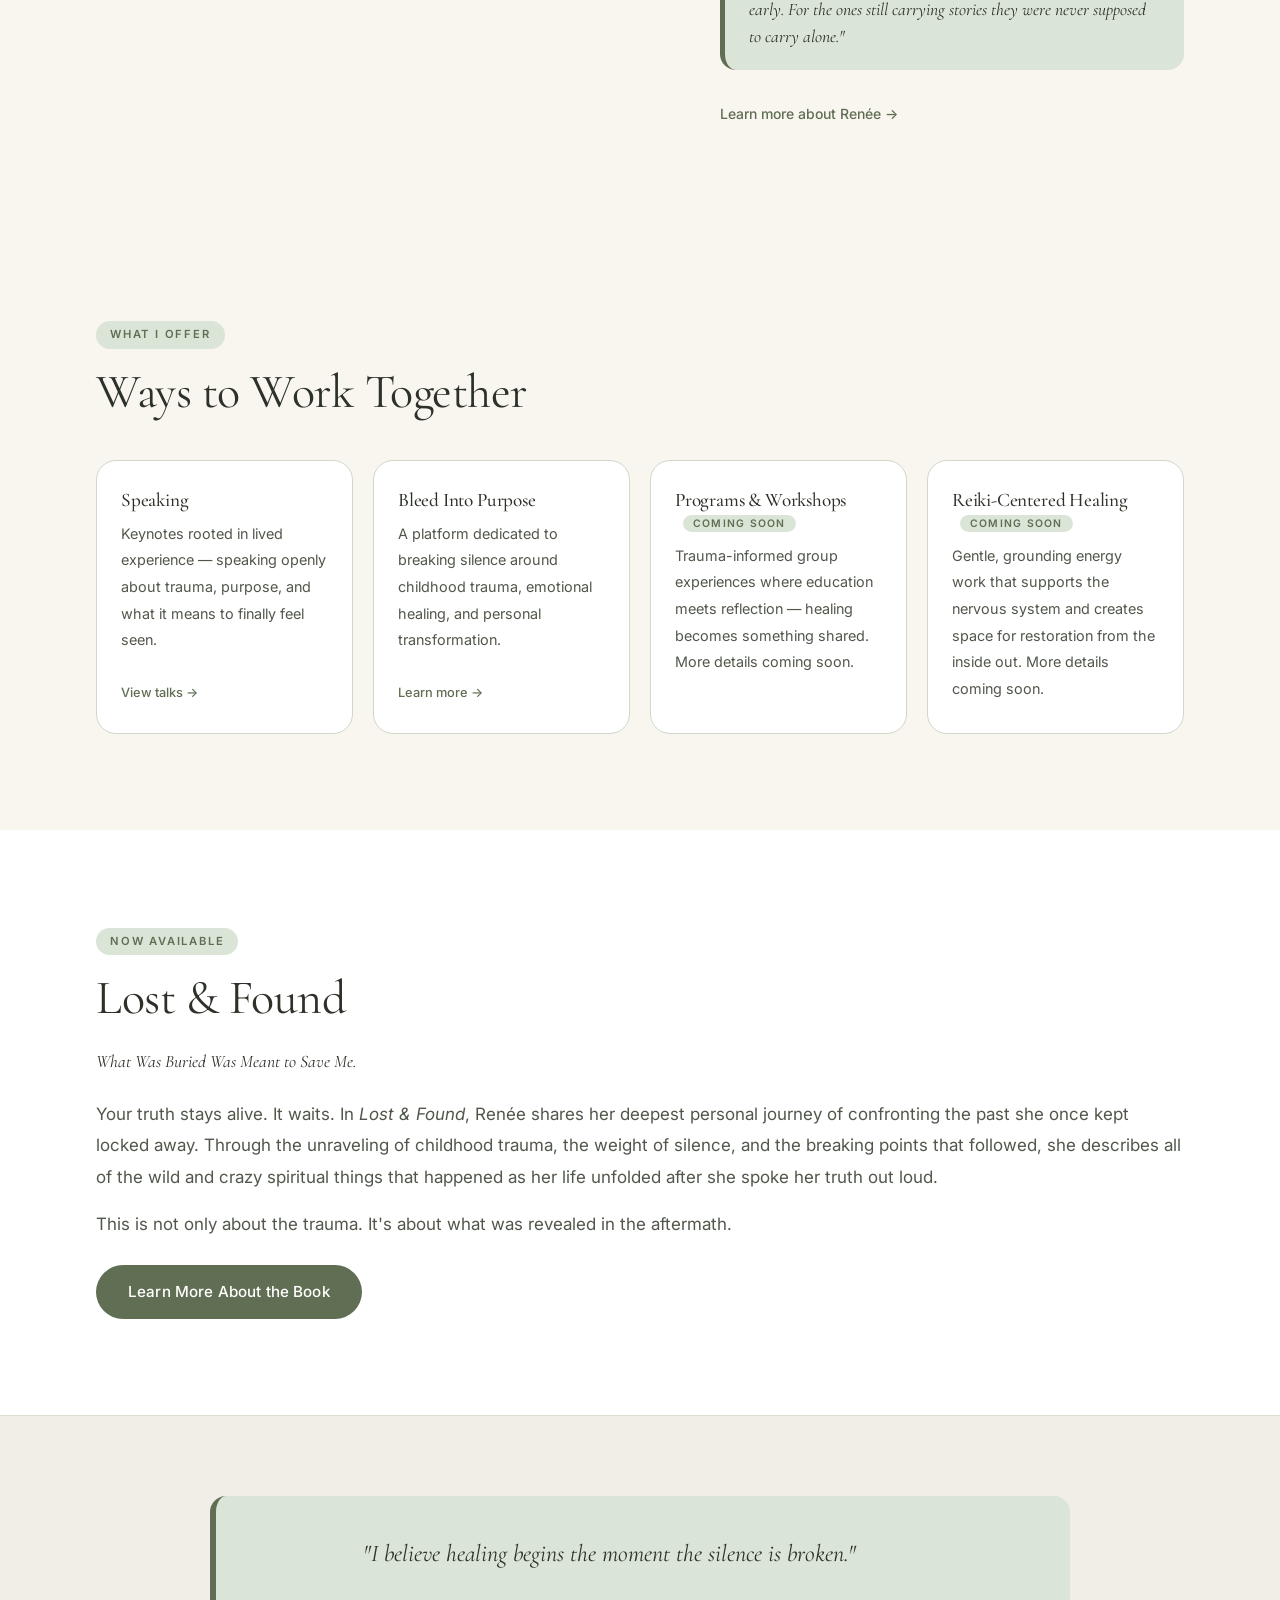
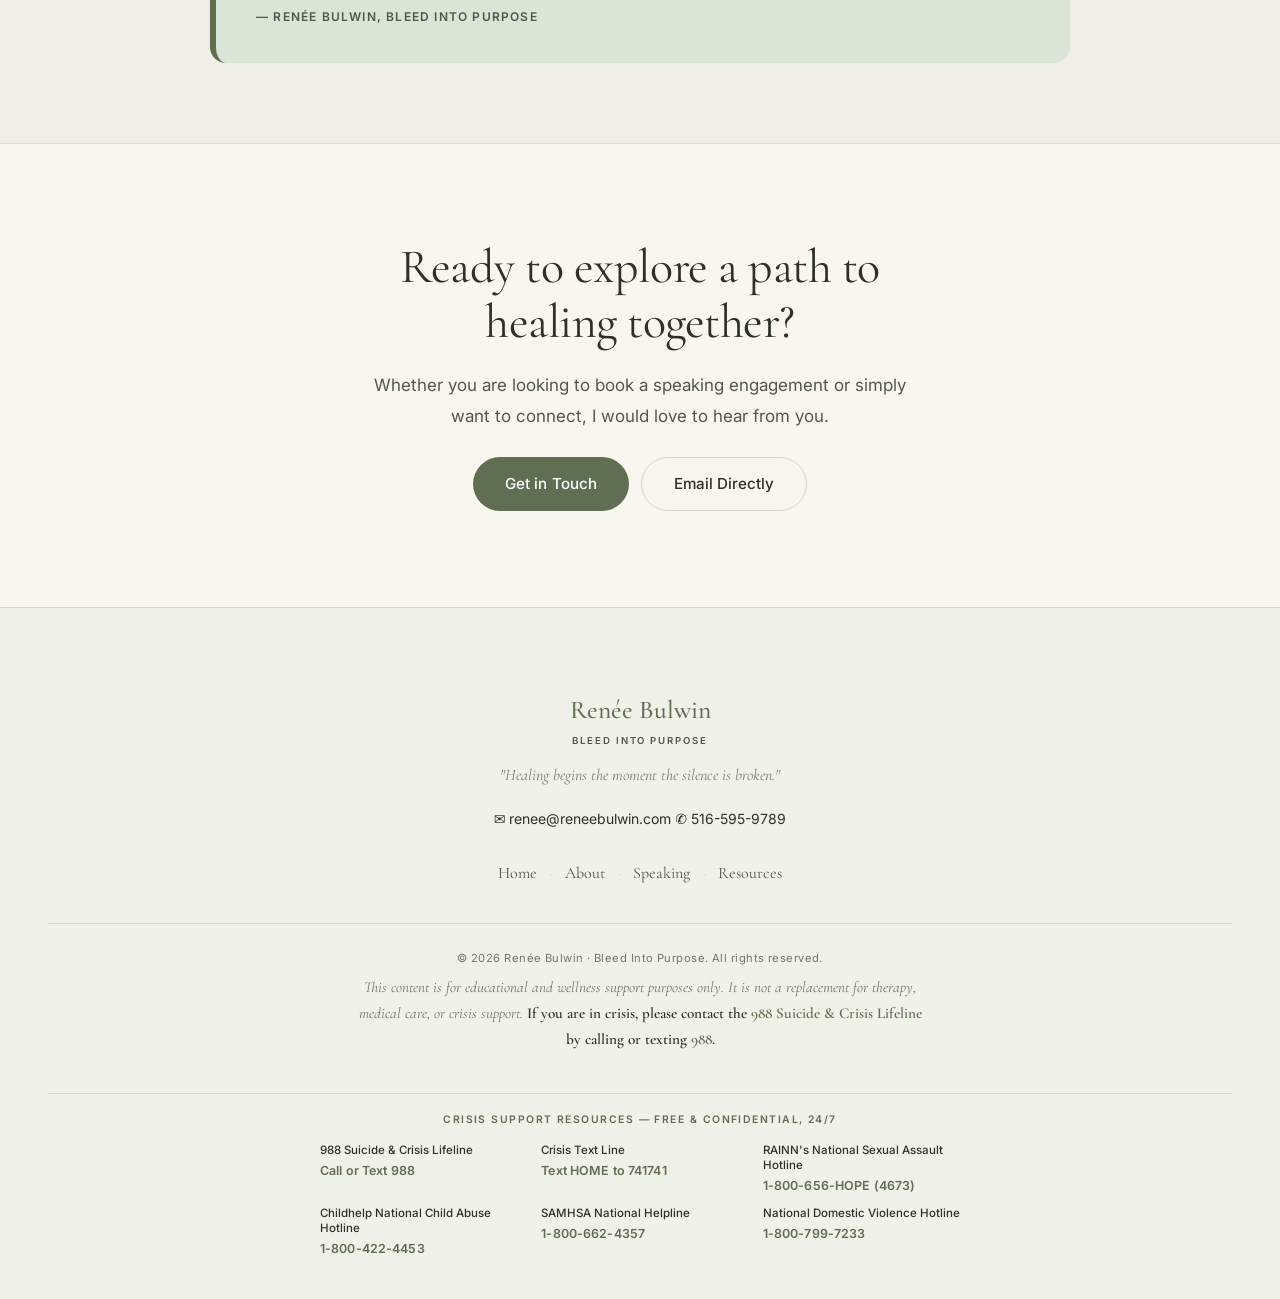
==== commit 81513fd5: "Update site copy, tagline, and nav - Change tagline to "What Was Buried Was Meant to Save Me" sitewi" ====
--- a/index.html
+++ b/index.html
@@ -46,7 +46,7 @@
         </div>
         <div class="hero-body">
           <span class="hero-pill">Speaker · Author · Founder</span>
-          <h1 id="hero-heading">What Was Buried Did Not Stay Lost.</h1>
+          <h1 id="hero-heading">What Was Buried Was Meant to Save Me.</h1>
           <p>I'm Renée — a woman who spent years surviving in silence before realizing that silence was never where healing was meant to live.</p>
           <div class="hero-cta">
             <a href="booking.html" class="btn-primary">Book a Speaking Engagement</a>
@@ -113,7 +113,7 @@
         <div class="container">
           <span class="section-label">Now Available</span>
           <h2 id="book-heading">Lost &amp; Found</h2>
-          <p style="font-family:var(--serif);font-style:italic;font-size:1.1rem;color:var(--fg);margin-bottom:20px;">What Was Buried Did Not Stay Lost.</p>
+          <p style="font-family:var(--serif);font-style:italic;font-size:1.1rem;color:var(--fg);margin-bottom:20px;">What Was Buried Was Meant to Save Me.</p>
           <p>Your truth stays alive. It waits. In <em>Lost &amp; Found</em>, Renée shares her deepest personal journey of confronting the past she once kept locked away. Through the unraveling of childhood trauma, the weight of silence, and the breaking points that followed, she describes all of the wild and crazy spiritual things that happened as her life unfolded after she spoke her truth out loud.</p>
           <p>This is not only about the trauma. It's about what was revealed in the aftermath.</p>
           <a href="about.html#book" class="btn-primary" style="margin-top:8px;">Learn More About the Book</a>
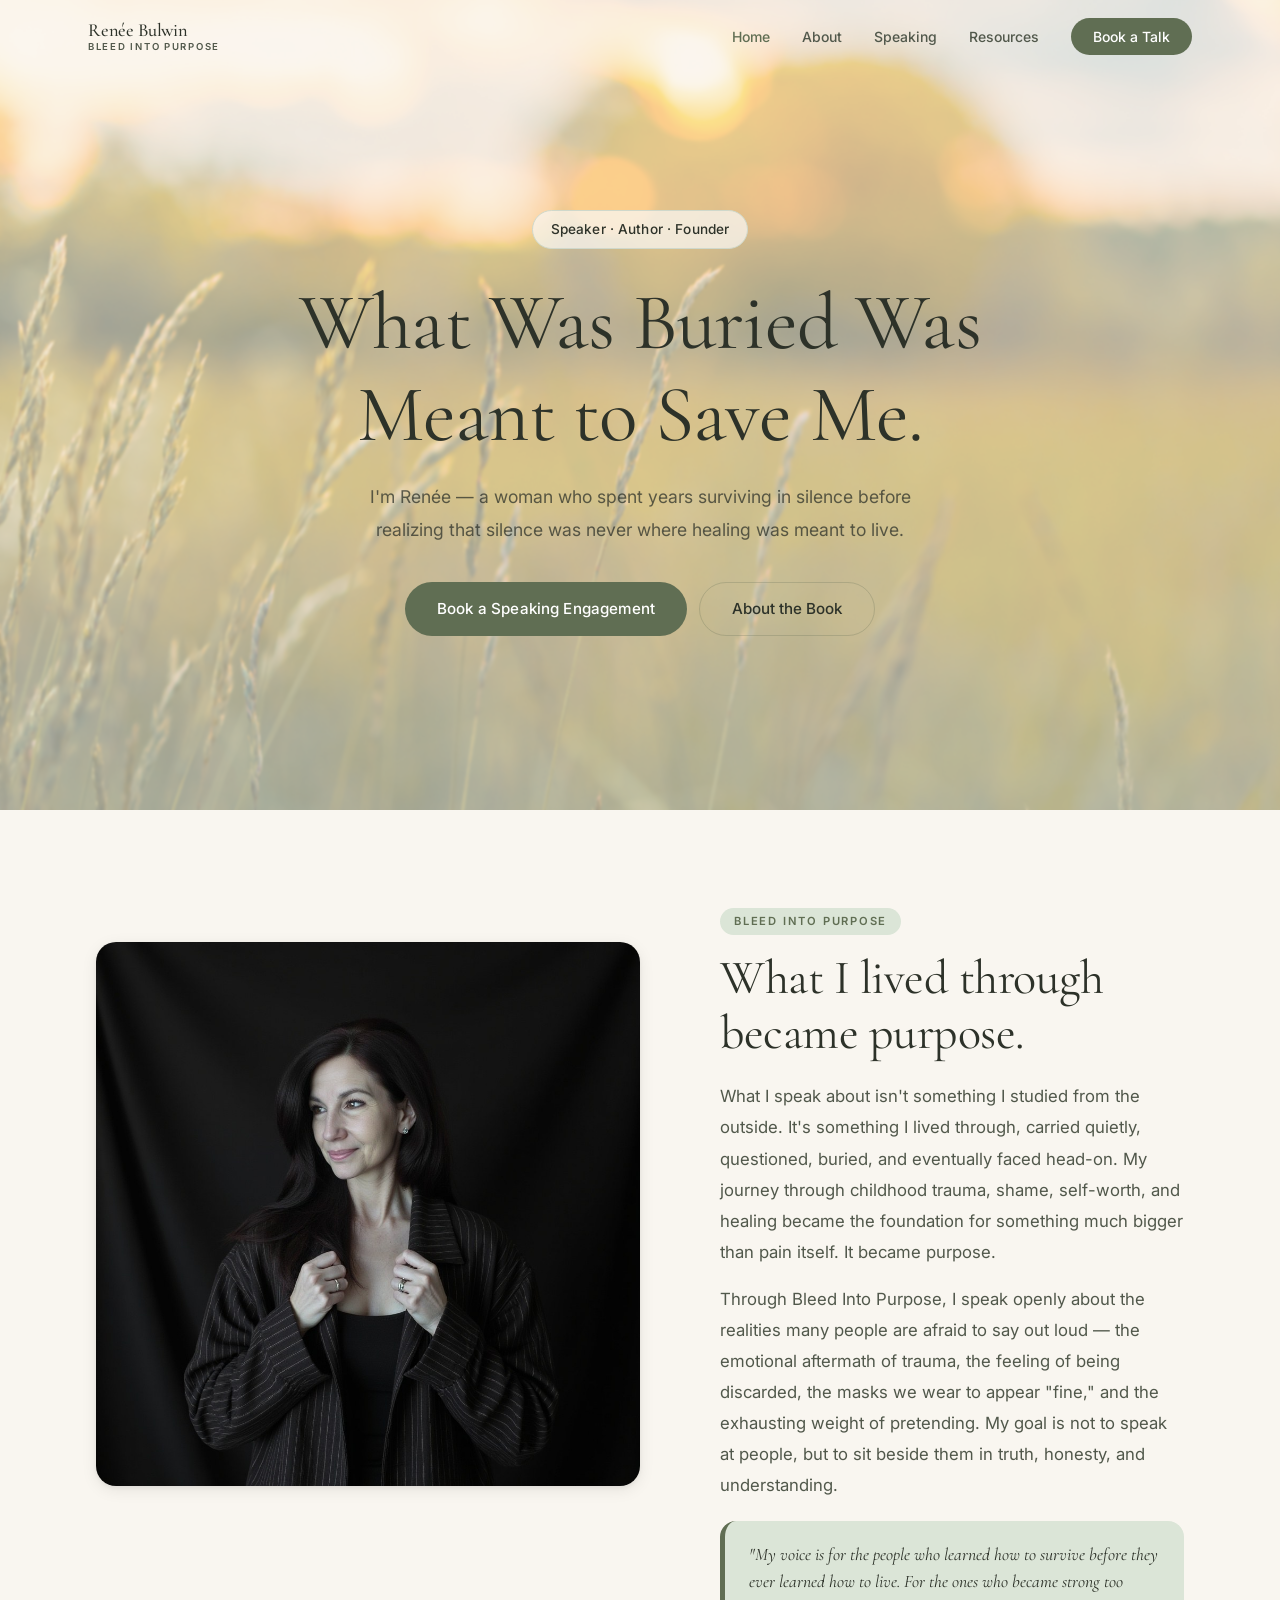
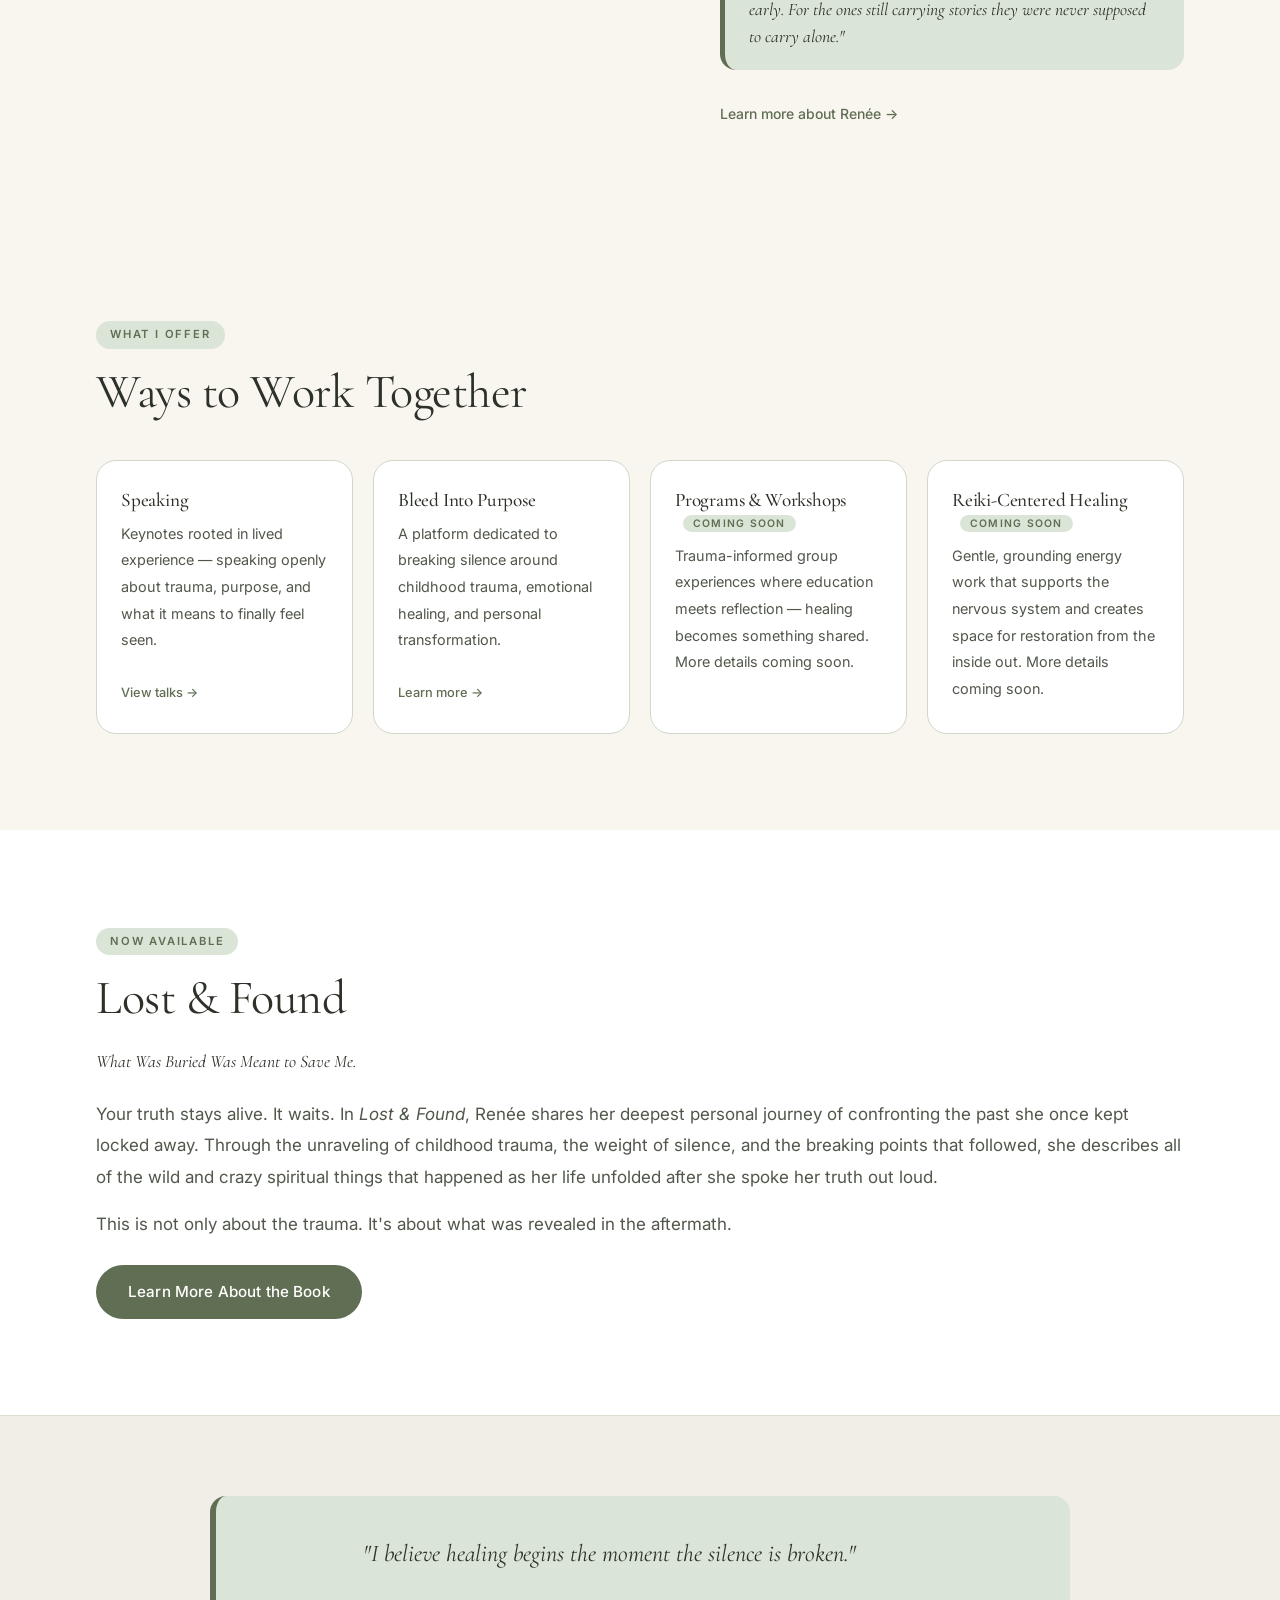
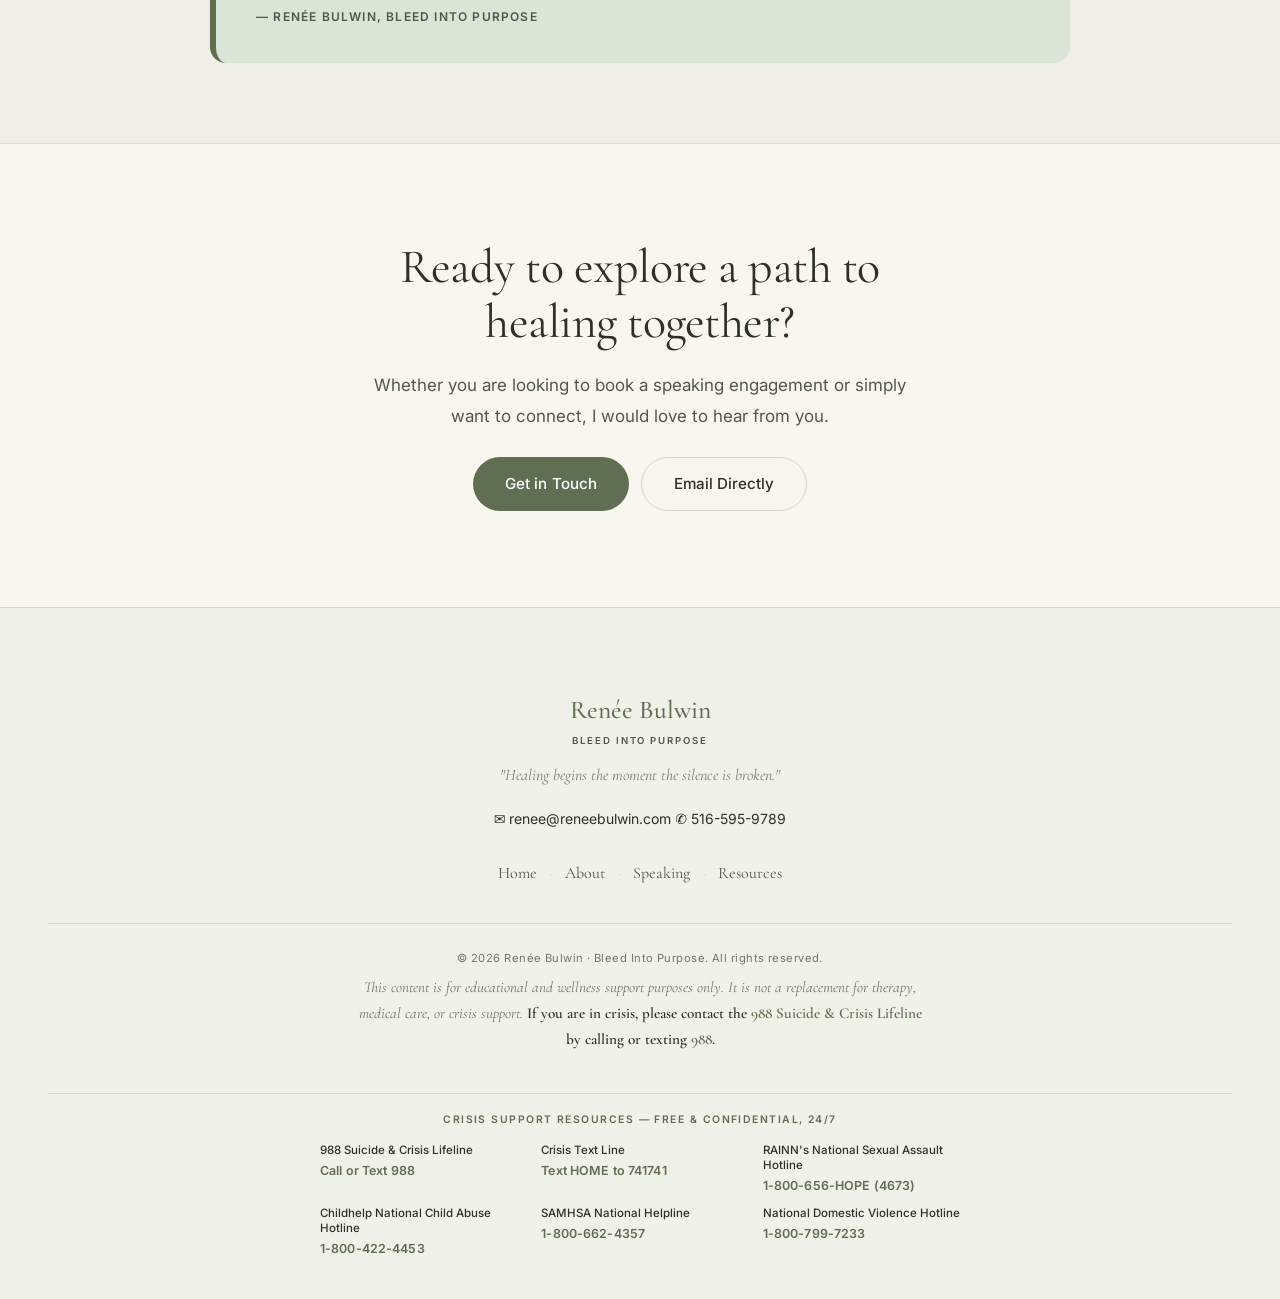
==== commit d764b6b9: "Replace homepage background with golden-hour meadow photo Licensed from Adobe Stock (436729857).  Co" ====
--- a/index.html
+++ b/index.html
@@ -42,7 +42,7 @@
       <!-- HERO -->
       <section class="hero" aria-labelledby="hero-heading">
         <div class="hero-bg" aria-hidden="true">
-          <img src="images/hero.png" alt="">
+          <img src="images/hero-meadow.jpg" alt="">
         </div>
         <div class="hero-body">
           <span class="hero-pill">Speaker · Author · Founder</span>
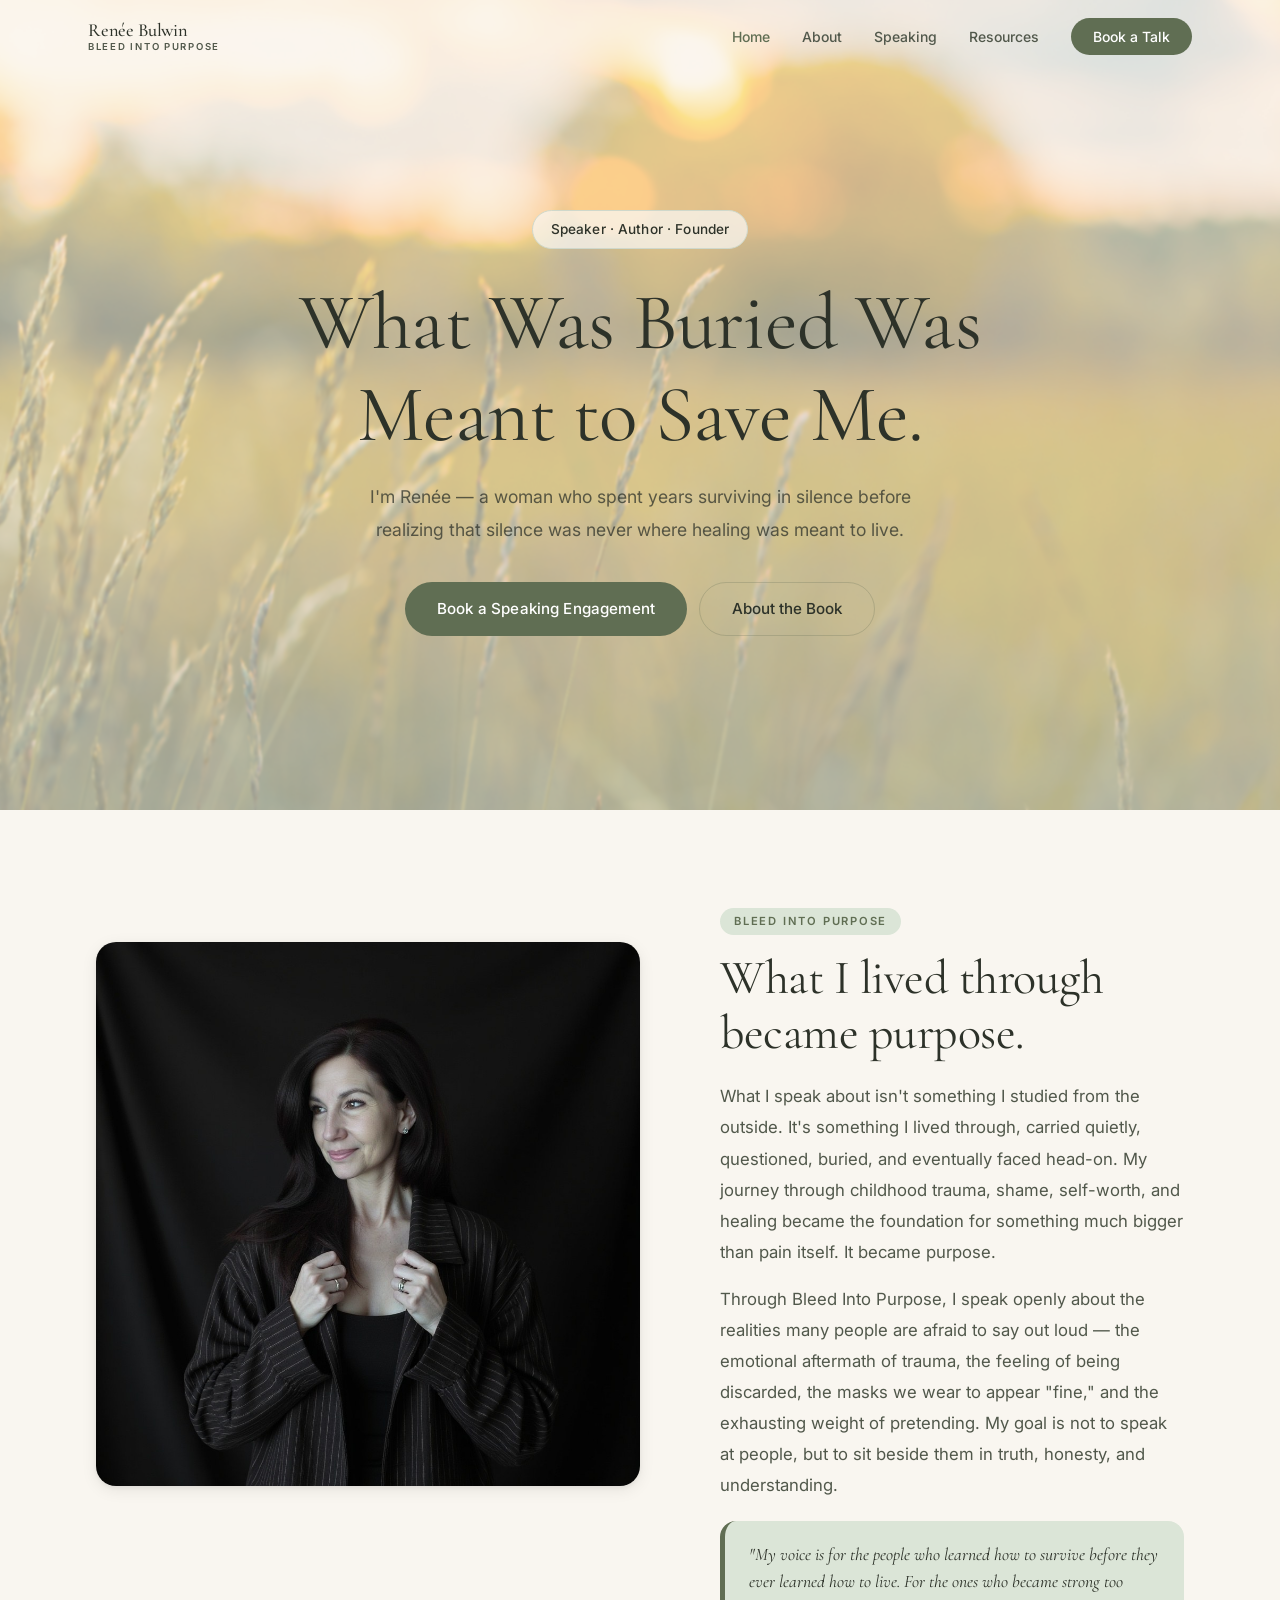
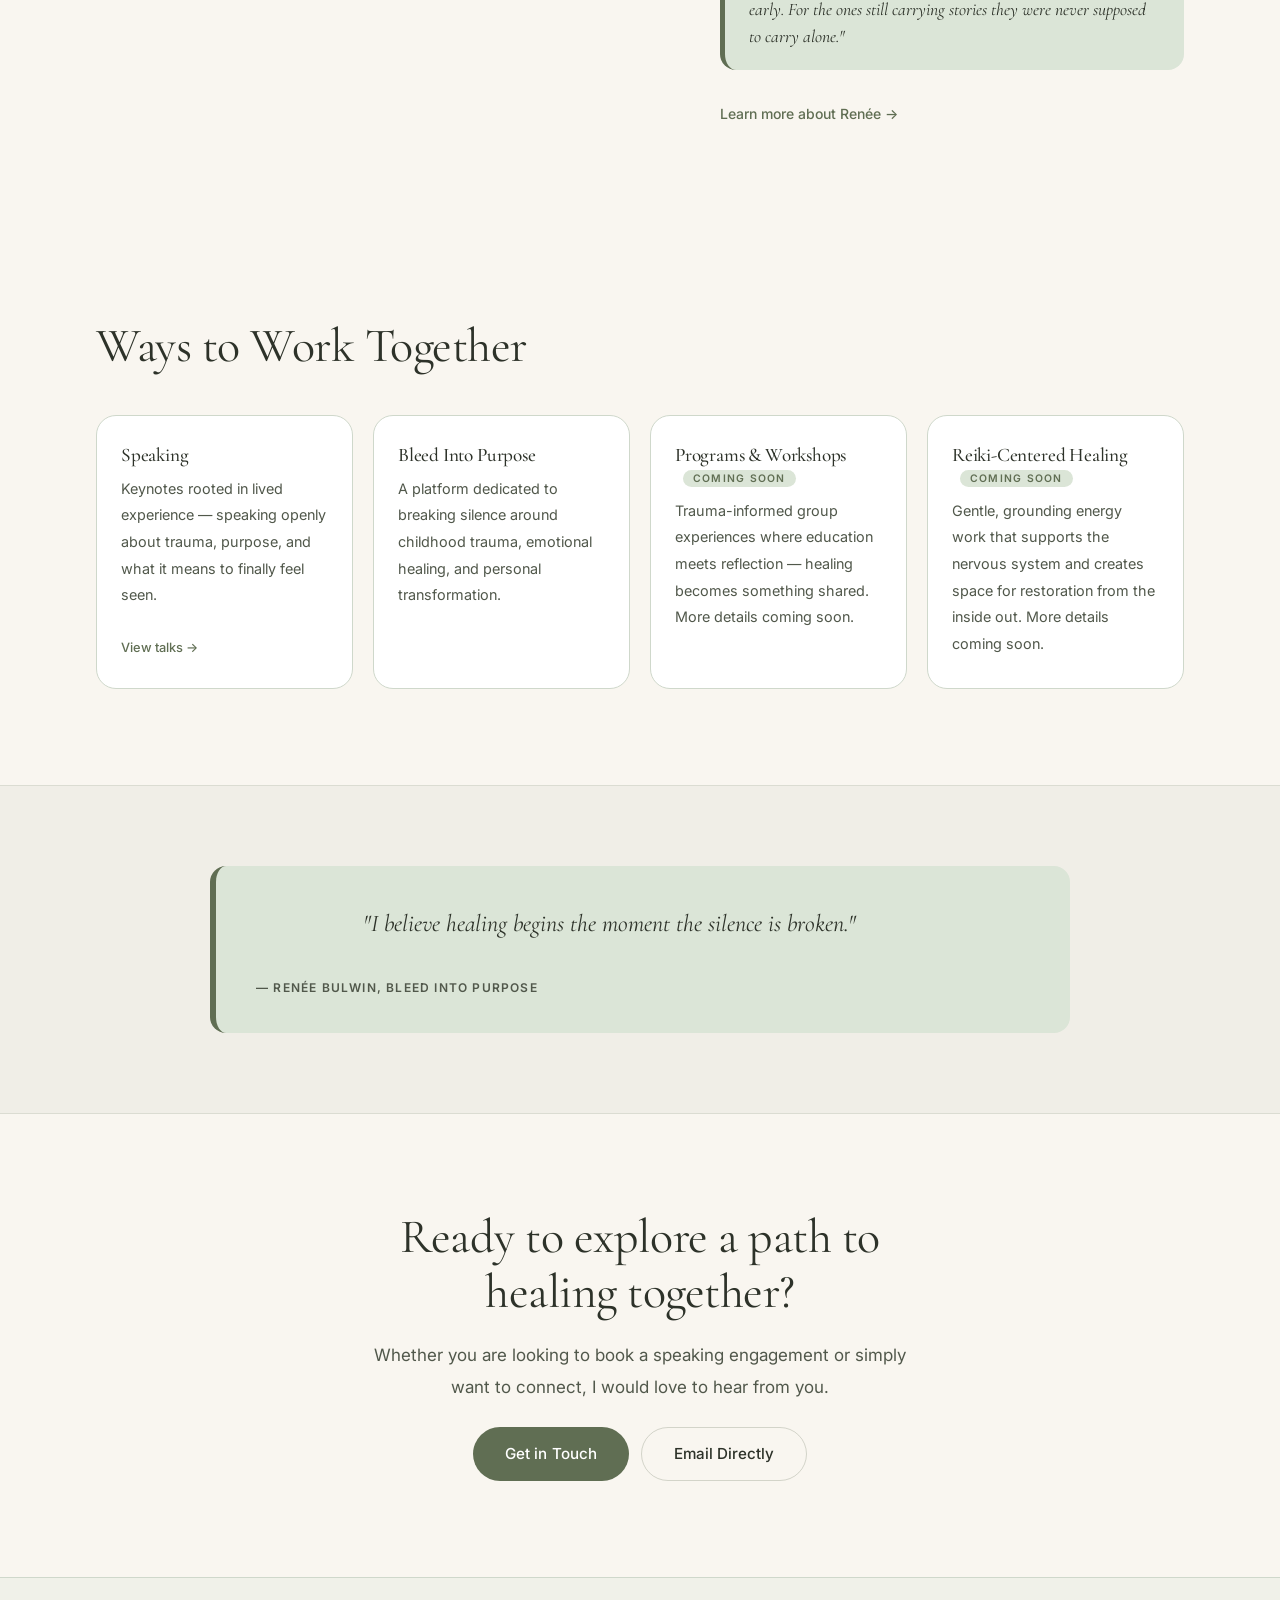
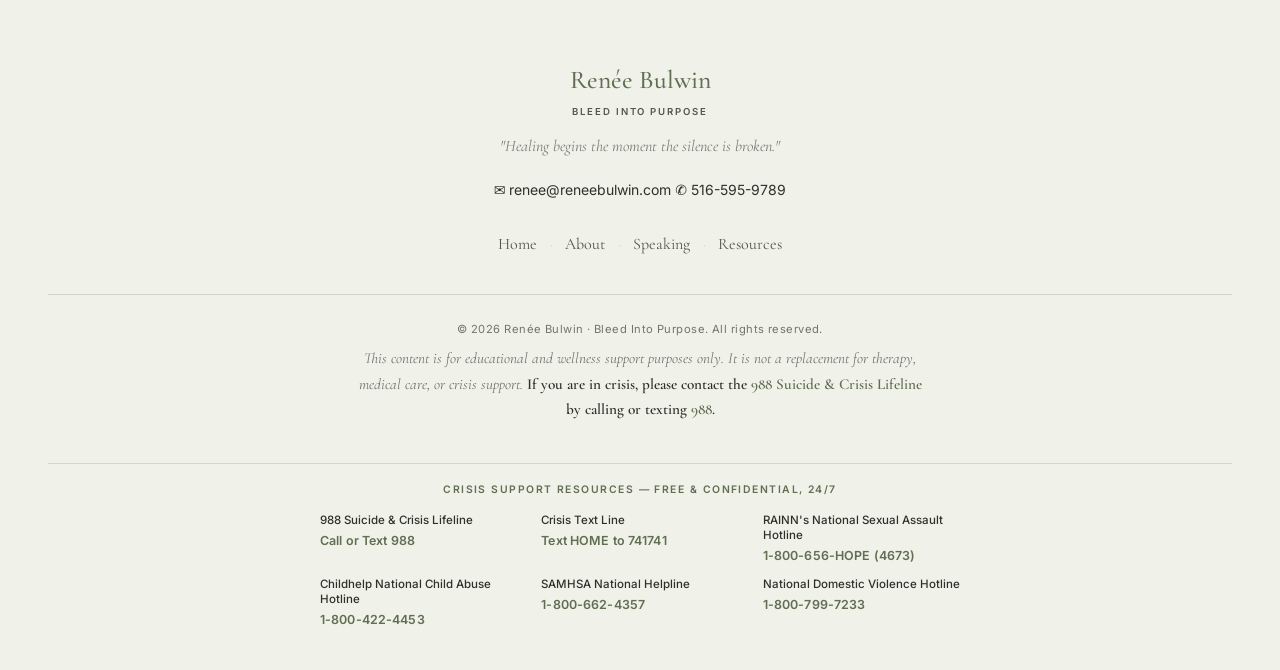
==== commit 4b9b76c5: "Remove repeated labels, text, and buttons across the site - Drop the pill label above each inner pag" ====
--- a/index.html
+++ b/index.html
@@ -83,7 +83,6 @@
       <!-- FEATURES -->
       <section class="section-pad cream-bg fade-in" aria-labelledby="features-heading">
         <div class="container">
-          <span class="section-label">What I Offer</span>
           <h2 id="features-heading">Ways to Work Together</h2>
           <div class="feature-grid">
             <div class="feature-card">
@@ -94,7 +93,6 @@
             <div class="feature-card">
               <h3>Bleed Into Purpose</h3>
               <p>A platform dedicated to breaking silence around childhood trauma, emotional healing, and personal transformation.</p>
-              <a href="about.html">Learn more →</a>
             </div>
             <div class="feature-card">
               <h3>Programs &amp; Workshops <span style="font-family:var(--sans);font-size:.65rem;font-weight:600;letter-spacing:.12em;text-transform:uppercase;color:var(--primary);background:var(--secondary);padding:2px 10px;border-radius:9999px;vertical-align:middle;margin-left:8px;">Coming Soon</span></h3>
@@ -105,18 +103,6 @@
               <p>Gentle, grounding energy work that supports the nervous system and creates space for restoration from the inside out. More details coming soon.</p>
             </div>
           </div>
-        </div>
-      </section>
-
-      <!-- BOOK -->
-      <section class="section-pad white-bg fade-in" aria-labelledby="book-heading">
-        <div class="container">
-          <span class="section-label">Now Available</span>
-          <h2 id="book-heading">Lost &amp; Found</h2>
-          <p style="font-family:var(--serif);font-style:italic;font-size:1.1rem;color:var(--fg);margin-bottom:20px;">What Was Buried Was Meant to Save Me.</p>
-          <p>Your truth stays alive. It waits. In <em>Lost &amp; Found</em>, Renée shares her deepest personal journey of confronting the past she once kept locked away. Through the unraveling of childhood trauma, the weight of silence, and the breaking points that followed, she describes all of the wild and crazy spiritual things that happened as her life unfolded after she spoke her truth out loud.</p>
-          <p>This is not only about the trauma. It's about what was revealed in the aftermath.</p>
-          <a href="about.html#book" class="btn-primary" style="margin-top:8px;">Learn More About the Book</a>
         </div>
       </section>
 
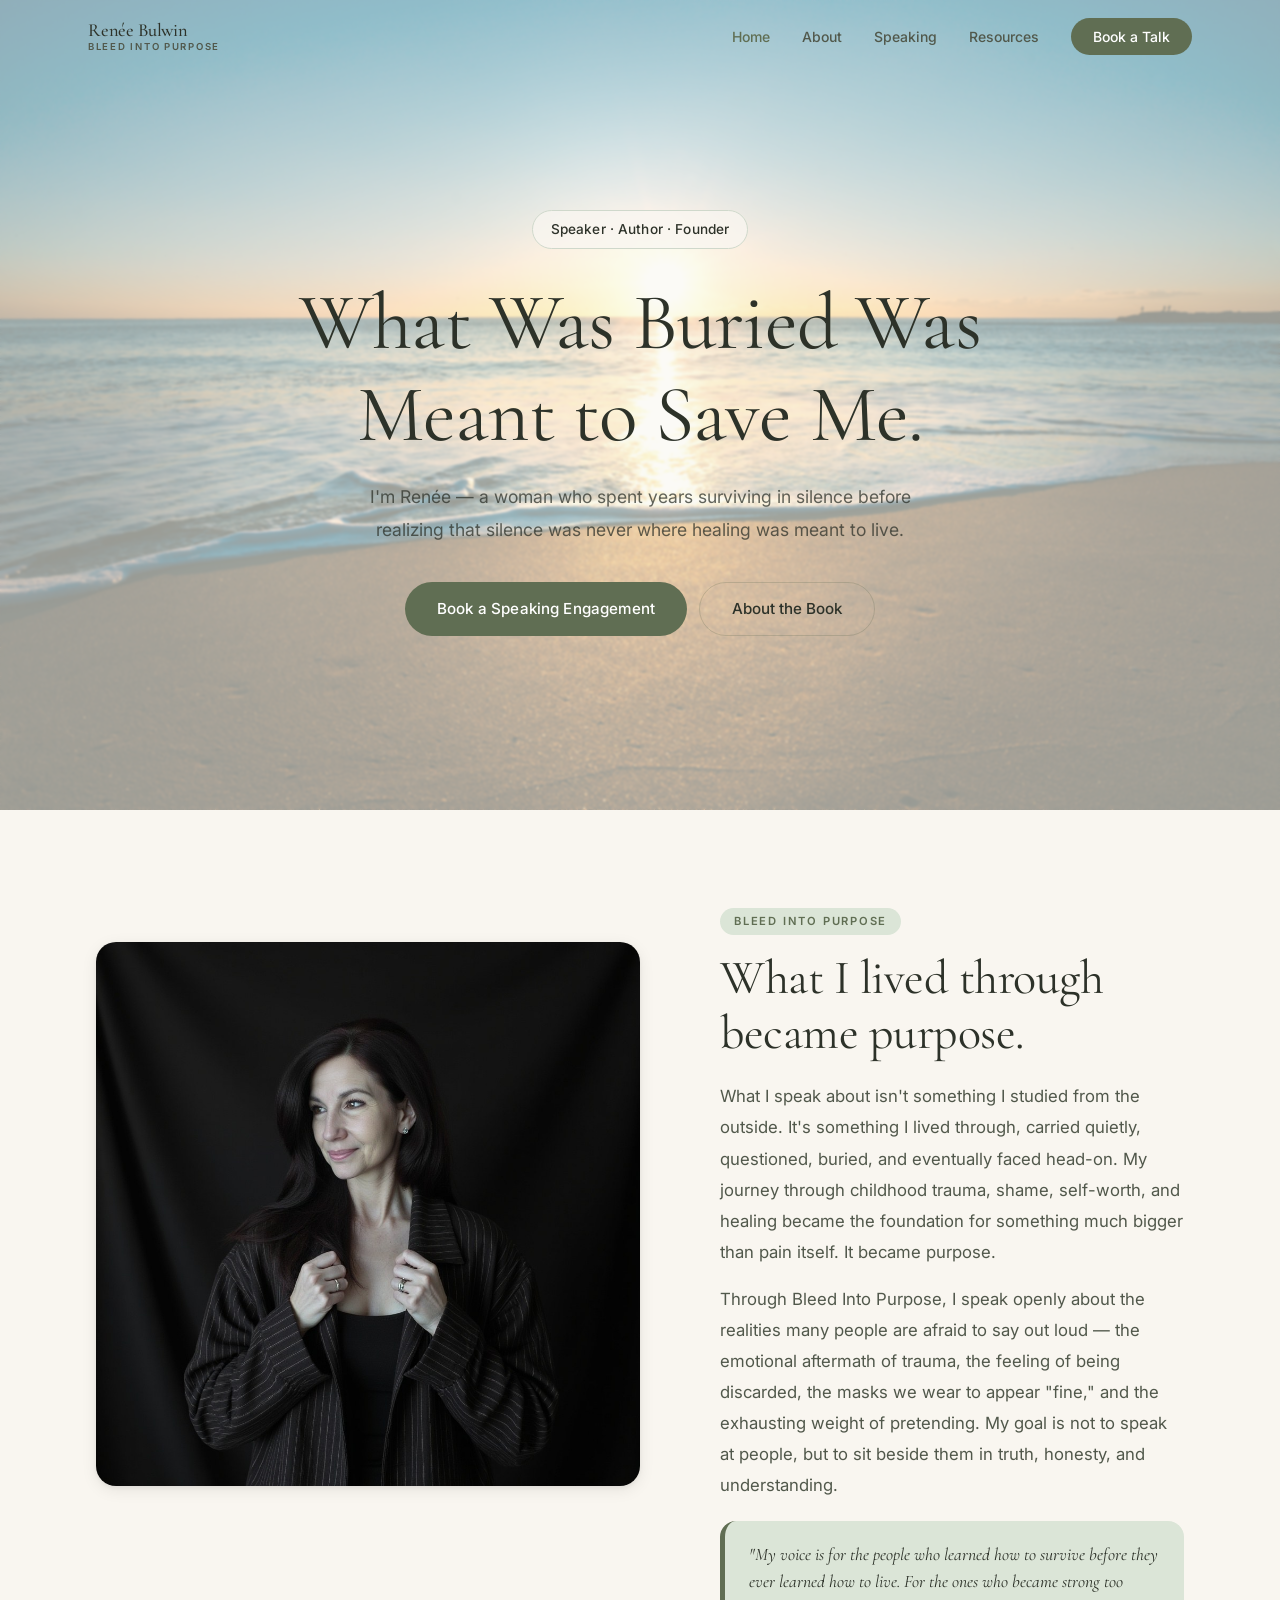
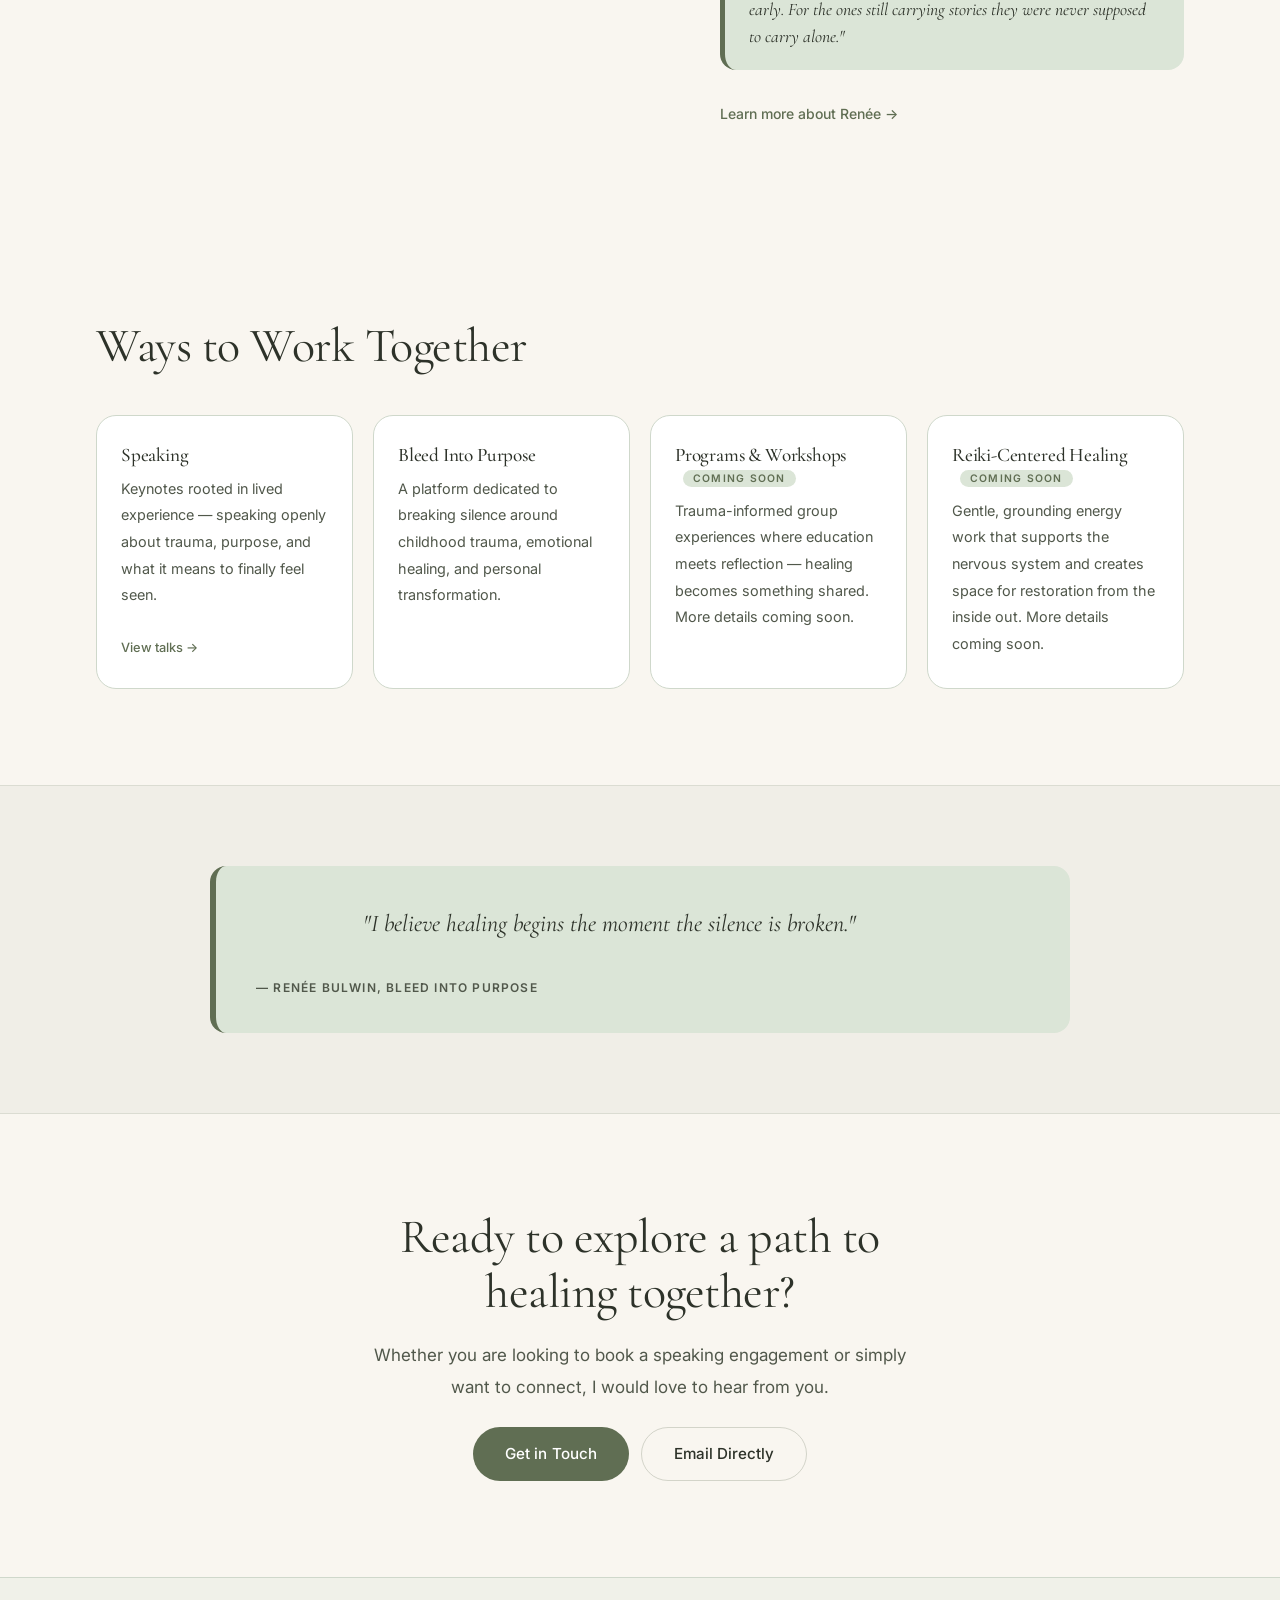
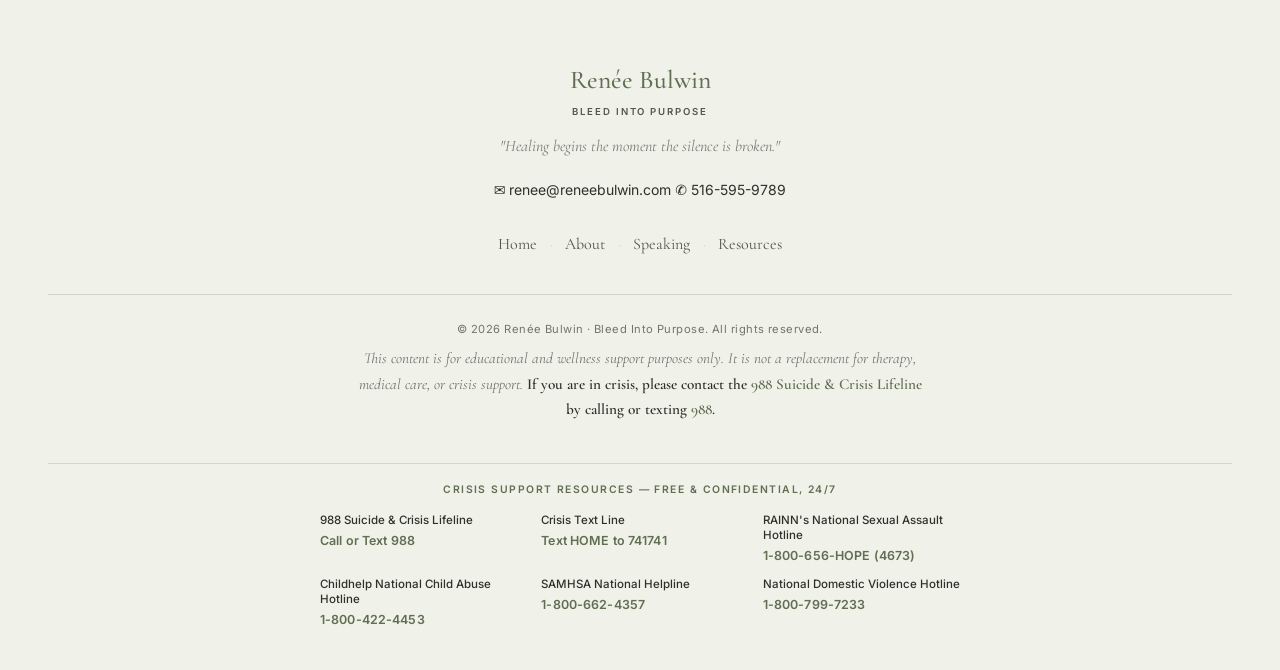
==== commit e7ddc74c: "Swap homepage and Speaking photos for calm, people-free images - Homepage background: ocean sunset (" ====
--- a/index.html
+++ b/index.html
@@ -42,7 +42,7 @@
       <!-- HERO -->
       <section class="hero" aria-labelledby="hero-heading">
         <div class="hero-bg" aria-hidden="true">
-          <img src="images/hero-meadow.jpg" alt="">
+          <img src="images/hero-beach.jpg" alt="">
         </div>
         <div class="hero-body">
           <span class="hero-pill">Speaker · Author · Founder</span>
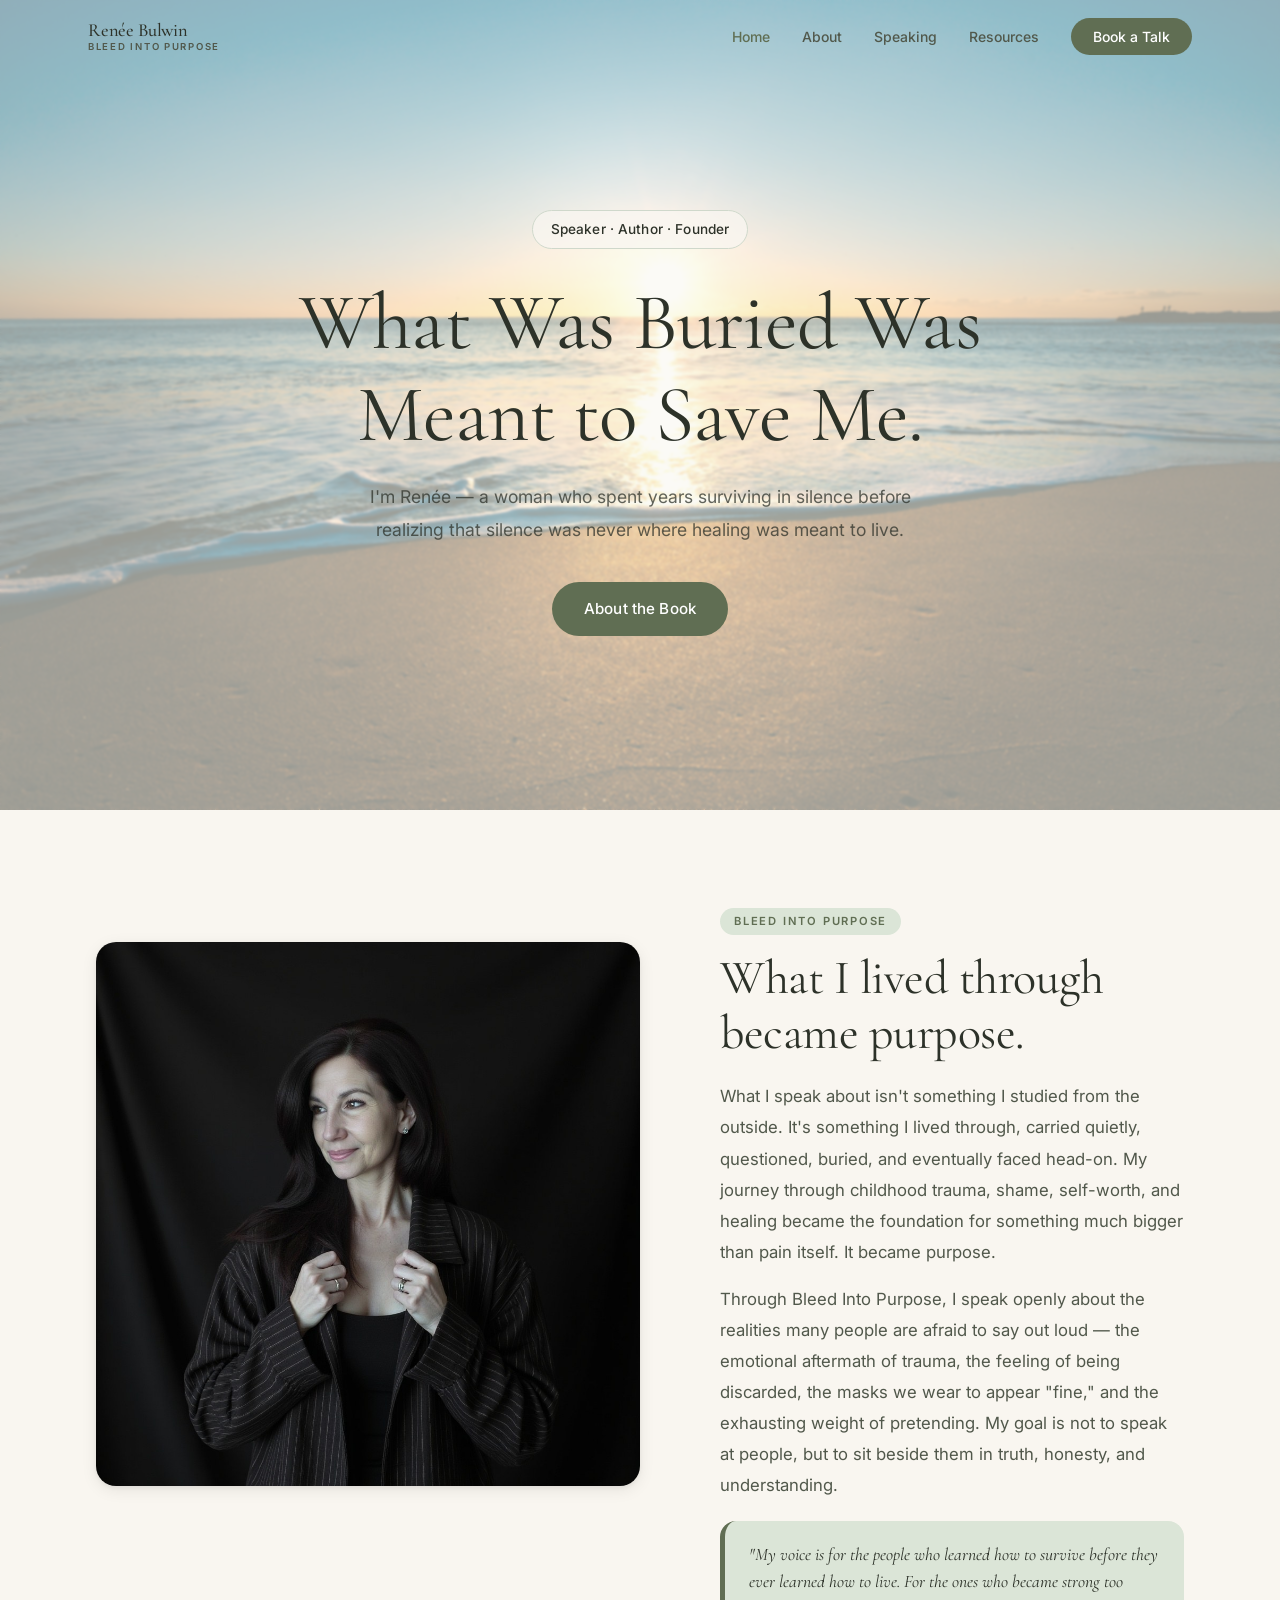
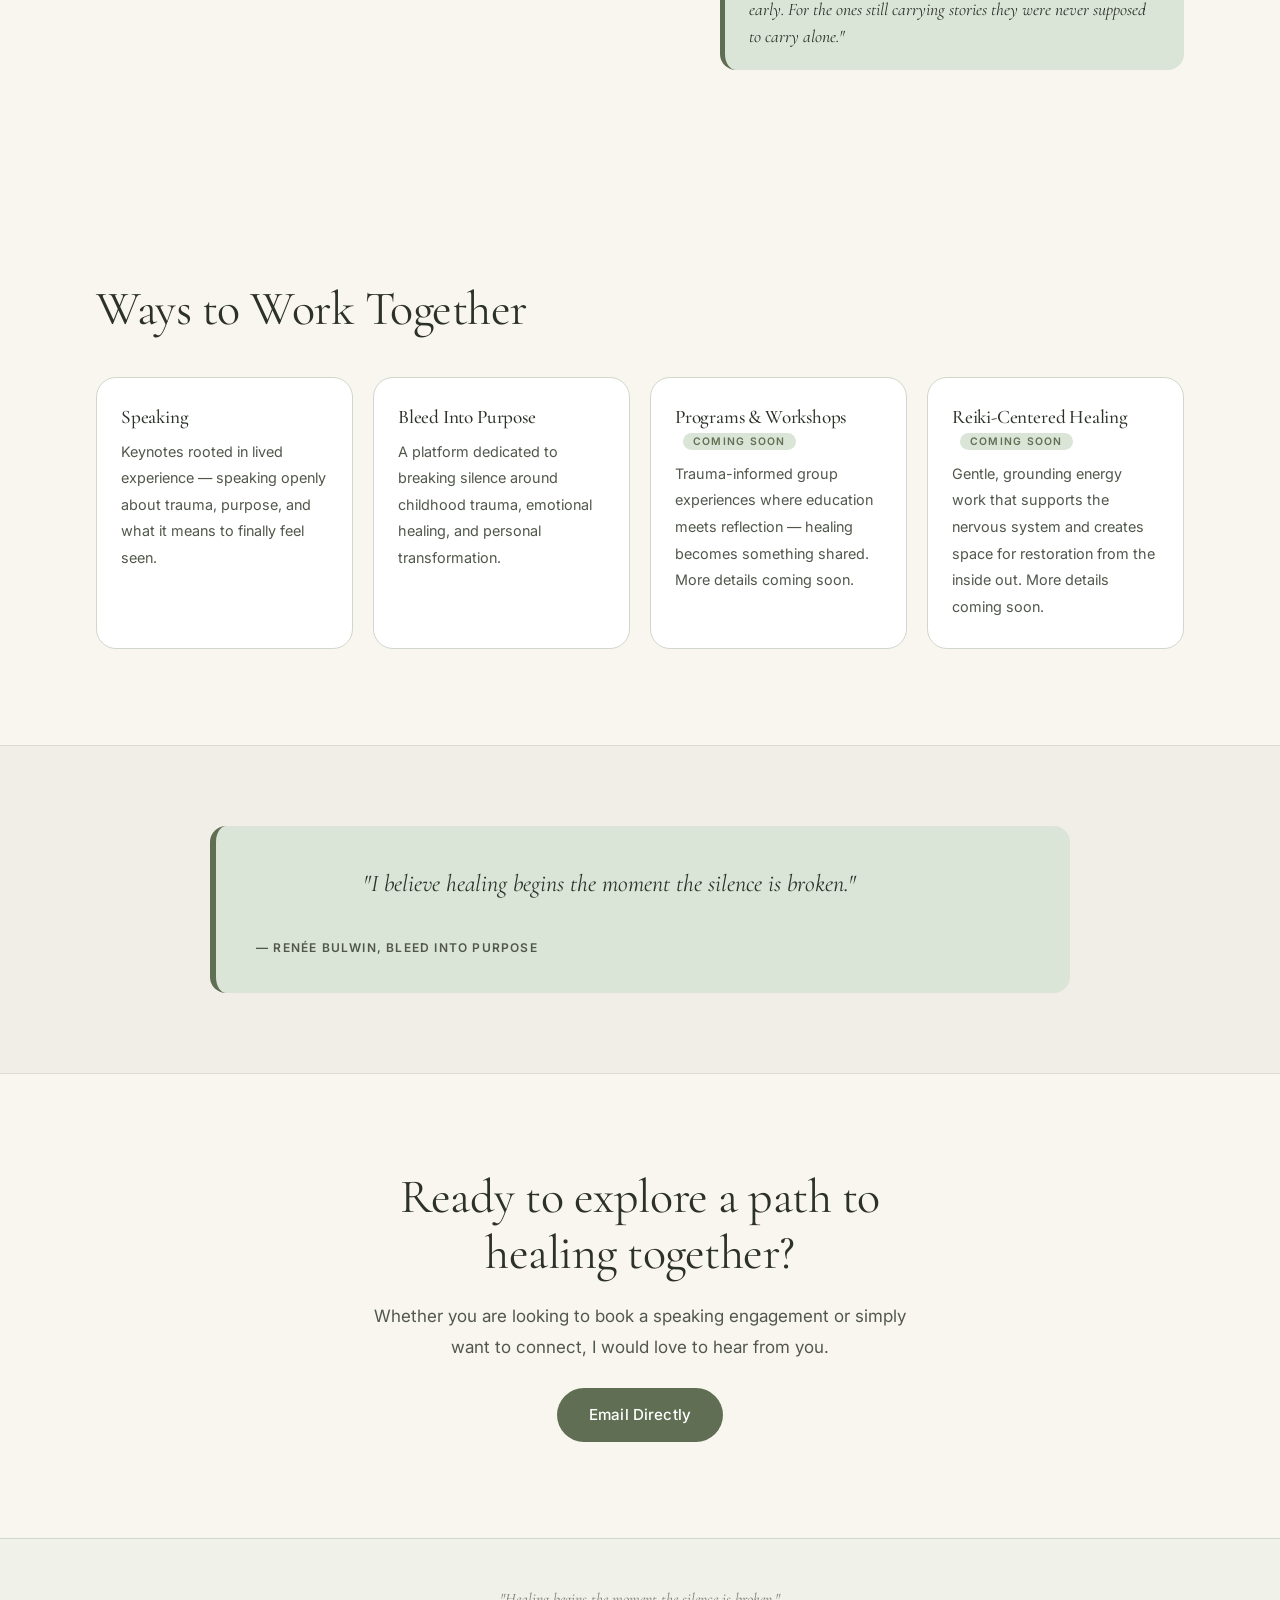
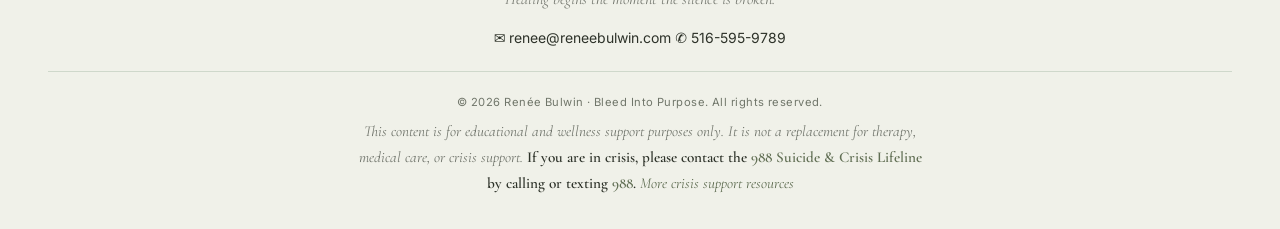
==== commit 0fdd02f7: "Give every button one job, tighten the phone menu, and tidy About, Speaking and Resources - Buttons:" ====
--- a/index.html
+++ b/index.html
@@ -49,8 +49,7 @@
           <h1 id="hero-heading">What Was Buried Was Meant to Save Me.</h1>
           <p>I'm Renée — a woman who spent years surviving in silence before realizing that silence was never where healing was meant to live.</p>
           <div class="hero-cta">
-            <a href="booking.html" class="btn-primary">Book a Speaking Engagement</a>
-            <a href="about.html#book" class="btn-outline">About the Book</a>
+            <a href="about.html#book" class="btn-primary">About the Book</a>
           </div>
         </div>
       </section>
@@ -73,7 +72,6 @@
               <p>What I speak about isn't something I studied from the outside. It's something I lived through, carried quietly, questioned, buried, and eventually faced head-on. My journey through childhood trauma, shame, self-worth, and healing became the foundation for something much bigger than pain itself. It became purpose.</p>
               <p>Through Bleed Into Purpose, I speak openly about the realities many people are afraid to say out loud — the emotional aftermath of trauma, the feeling of being discarded, the masks we wear to appear "fine," and the exhausting weight of pretending. My goal is not to speak at people, but to sit beside them in truth, honesty, and understanding.</p>
               <blockquote>"My voice is for the people who learned how to survive before they ever learned how to live. For the ones who became strong too early. For the ones still carrying stories they were never supposed to carry alone."</blockquote>
-              <a href="about.html" class="link-underline">Learn more about Renée →</a>
             </div>
 
           </div>
@@ -88,7 +86,6 @@
             <div class="feature-card">
               <h3>Speaking</h3>
               <p>Keynotes rooted in lived experience — speaking openly about trauma, purpose, and what it means to finally feel seen.</p>
-              <a href="speaking.html">View talks →</a>
             </div>
             <div class="feature-card">
               <h3>Bleed Into Purpose</h3>
@@ -121,7 +118,7 @@
         data-heading="Ready to explore a path to healing together?"
         data-body="Whether you are looking to book a speaking engagement or simply want to connect, I would love to hear from you."
         data-bg="cream-bg"
-        data-buttons='[{"href":"booking.html","label":"Get in Touch","style":"primary"},{"href":"mailto:renee@reneebulwin.com","label":"Email Directly","style":"outline"}]'>
+        data-buttons='[{"href":"mailto:renee@reneebulwin.com","label":"Email Directly","style":"primary"}]'>
       </div>
 
     </main>
--- a/style.css
+++ b/style.css
@@ -164,17 +164,19 @@
 .nav-toggle[aria-expanded="true"] span:nth-child(2) { opacity: 0; }
 .nav-toggle[aria-expanded="true"] span:nth-child(3) { transform: translateY(-7px) rotate(-45deg); }
 
-/* Mobile nav overlay — full-screen, centred links */
+/* Mobile nav overlay — full-screen, links stacked just under the header.
+   Sits below the header (z 100) so the brand and close button stay visible. */
 .nav-menu {
   display: none; position: fixed; inset: 0;
-  background: var(--bg); z-index: 200;
-  flex-direction: column; align-items: center; justify-content: center;
-  gap: 32px; padding: 80px var(--px) 40px;
+  background: var(--bg); z-index: 90;
+  flex-direction: column; align-items: center; justify-content: flex-start;
+  gap: 4px; padding: 112px var(--px) 40px;
 }
 .nav-menu.open { display: flex; }
 .nav-menu a {
-  font-family: var(--serif); font-size: 2.2rem; font-weight: 400;
+  font-family: var(--serif); font-size: 1.75rem; font-weight: 400;
   color: var(--muted-fg); letter-spacing: -.01em; transition: color .2s;
+  padding: 6px 16px; min-height: 44px; display: inline-flex; align-items: center;
 }
 .nav-menu a:hover,
 .nav-menu a[aria-current="page"] { color: var(--primary); }
@@ -182,7 +184,7 @@
   font-family: var(--sans); font-size: 1rem; font-weight: 500;
   background: var(--primary); color: #fff;
   padding: 16px 40px; border-radius: var(--r-full);
-  margin-top: 8px; display: inline-flex; align-items: center;
+  margin-top: 16px; display: inline-flex; align-items: center;
   transition: background .2s;
 }
 .nav-menu .btn-menu:hover { background: var(--primary-h); color: #fff; }
@@ -432,12 +434,15 @@
 /* ═══════════════════════════════════════════════════════════
    AUDIENCE LIST — speaking page
 ════════════════════════════════════════════════════════════ */
-.audience-list { list-style: none; display: flex; flex-direction: column; gap: 8px; margin-top: 20px; }
+/* Plain bulleted text, no boxes, so the items don't read as buttons */
+.audience-list {
+  list-style: none; margin-top: 20px;
+  display: grid; grid-template-columns: 1fr; gap: 10px 40px;
+}
+@media (min-width: 768px) { .audience-list { grid-template-columns: repeat(2, 1fr); max-width: 760px; } }
 .audience-list li {
   display: flex; align-items: center; gap: 12px;
-  font-size: .975rem; color: var(--muted-fg);
-  padding: 10px 14px;
-  background: var(--card); border: 1px solid var(--border); border-radius: var(--r-md);
+  font-size: 1.0625rem; color: var(--muted-fg); line-height: 1.6;
 }
 .audience-list li::before {
   content: ''; width: 6px; height: 6px; border-radius: 50%;
@@ -577,30 +582,22 @@
 .site-footer {
   background: hsla(100,22%,87%,.3);
   border-top: 1px solid var(--border);
-  padding: 64px var(--px) 32px;
-}
-@media (min-width: 768px) { .site-footer { padding: 80px var(--px-md) 40px; } }
-
-/* ── FOOTER TOP — centered brand block + horizontal nav ── */
+  padding: 40px var(--px) 28px;
+}
+@media (min-width: 768px) { .site-footer { padding: 48px var(--px-md) 32px; } }
+
+/* ── FOOTER TOP — centered quote + contact ── */
 .footer-top {
   max-width: var(--max); margin: 0 auto;
   display: flex; flex-direction: column; align-items: center;
-  text-align: center; gap: 24px;
-  padding-bottom: 32px;
+  text-align: center;
+  padding-bottom: 20px;
   border-bottom: 1px solid var(--border);
-  margin-bottom: 24px;
-}
-.footer-brand .name {
-  font-family: var(--serif); font-size: 1.6rem; font-weight: 500;
-  color: var(--primary); display: block; margin-bottom: 2px;
-}
-.footer-brand .tagline {
-  font-size: .6rem; font-weight: 600; letter-spacing: .2em;
-  text-transform: uppercase; color: var(--muted-fg); display: block; margin-bottom: 14px;
+  margin-bottom: 20px;
 }
 .footer-brand .quote {
   font-family: var(--serif); font-style: italic; font-size: 1rem;
-  color: hsla(93,10%,18%,.6); margin-bottom: 14px; line-height: 1.6;
+  color: hsla(93,10%,18%,.6); margin-bottom: 10px; line-height: 1.6;
 }
 .footer-brand .footer-email {
   font-size: .875rem; color: var(--fg);
@@ -610,29 +607,6 @@
 .footer-brand .footer-phone { font-size: .875rem; color: var(--fg); display: inline-flex; align-items: center; gap: 6px; margin-top: 4px; }
 .footer-brand .footer-phone:hover { color: var(--primary); }
 
-/* Horizontal nav — all links in one centered row with separators */
-.footer-nav-row {
-  display: flex; flex-wrap: wrap;
-  justify-content: center; align-items: center;
-  gap: 0;
-}
-.footer-nav-link {
-  font-family: var(--serif);
-  font-size: 1rem; font-weight: 400;
-  color: var(--muted-fg); text-decoration: none;
-  transition: color .2s;
-  padding: 4px 14px;
-  position: relative;
-}
-/* Dot separator between links */
-.footer-nav-link + .footer-nav-link::before {
-  content: '·';
-  position: absolute; left: 0;
-  transform: translateX(-50%);
-  color: var(--border);
-  pointer-events: none;
-}
-.footer-nav-link:hover { color: var(--primary); }
 .footer-bottom {
   max-width: var(--max); margin: 0 auto;
   display: flex; flex-direction: column; gap: 12px;
@@ -676,56 +650,14 @@
   html { scroll-behavior: auto; }
 }
 
-/* ── FOOTER CRISIS GRID ──────────────────────────────────
-   Compact two-column grid for crisis hotlines in the footer.
-   Visually separated from the legal text above it.
-──────────────────────────────────────────────────────────── */
-.footer-legal-row { margin-bottom: 20px; }
+/* ── CRISIS SUPPORT — resources page, two columns from tablet up ── */
+.crisis-grid { display: grid; grid-template-columns: 1fr; gap: 20px; }
+@media (min-width: 768px) { .crisis-grid { grid-template-columns: repeat(2, 1fr); gap: 24px; } }
+.crisis-grid > * { min-width: 0; }
+
+/* ── FOOTER LEGAL ROW — copyright + disclaimer ── */
 .footer-legal-row p { margin-bottom: 6px; }
-
-.footer-crisis-block {
-  border-top: 1px solid var(--border);
-  padding-top: 16px;
-  margin-top: 8px;
-}
-.footer-crisis-heading {
-  font-size: .65rem !important;
-  font-weight: 600 !important;
-  letter-spacing: .14em;
-  text-transform: uppercase;
-  color: var(--primary) !important;
-  margin-bottom: 14px !important;
-}
-.footer-crisis-grid {
-  display: grid;
-  grid-template-columns: repeat(2, 1fr);
-  gap: 10px 24px;
-  max-width: 640px;
-  margin: 0 auto;
-  text-align: left;
-}
-@media (min-width: 768px) {
-  .footer-crisis-grid { grid-template-columns: repeat(3, 1fr); }
-}
-.footer-crisis-item {
-  display: flex;
-  flex-direction: column;
-  gap: 2px;
-}
-.footer-crisis-label {
-  font-size: .72rem;
-  font-weight: 500;
-  color: var(--fg);
-  line-height: 1.3;
-}
-.footer-crisis-number {
-  font-size: .78rem;
-  font-weight: 600;
-  color: var(--primary);
-  text-decoration: none;
-  letter-spacing: .01em;
-}
-.footer-crisis-number:hover { color: var(--primary-h); text-decoration: underline; }
+.footer-legal-row p:last-child { margin-bottom: 0; }
 
 /* Skip-to-content scroll target — clears the fixed nav bar */
 #main-content { scroll-margin-top: 88px; }
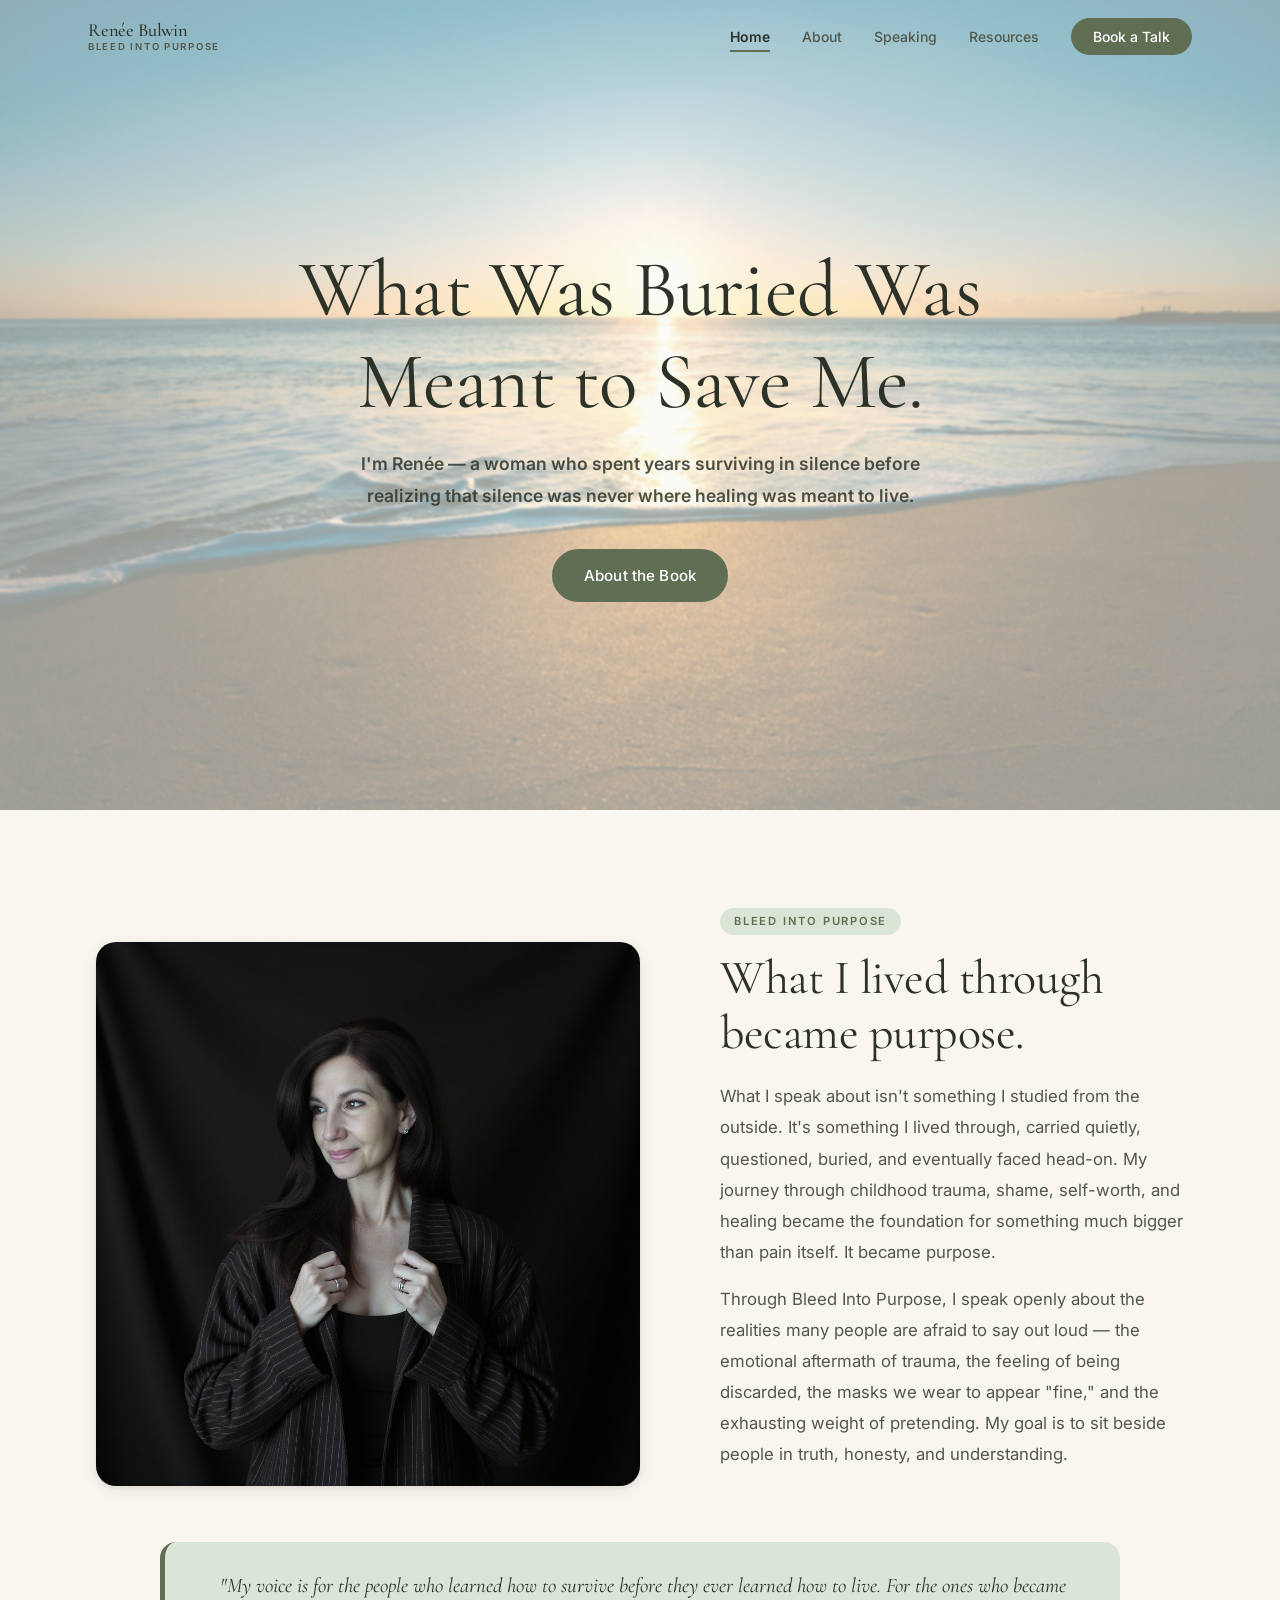
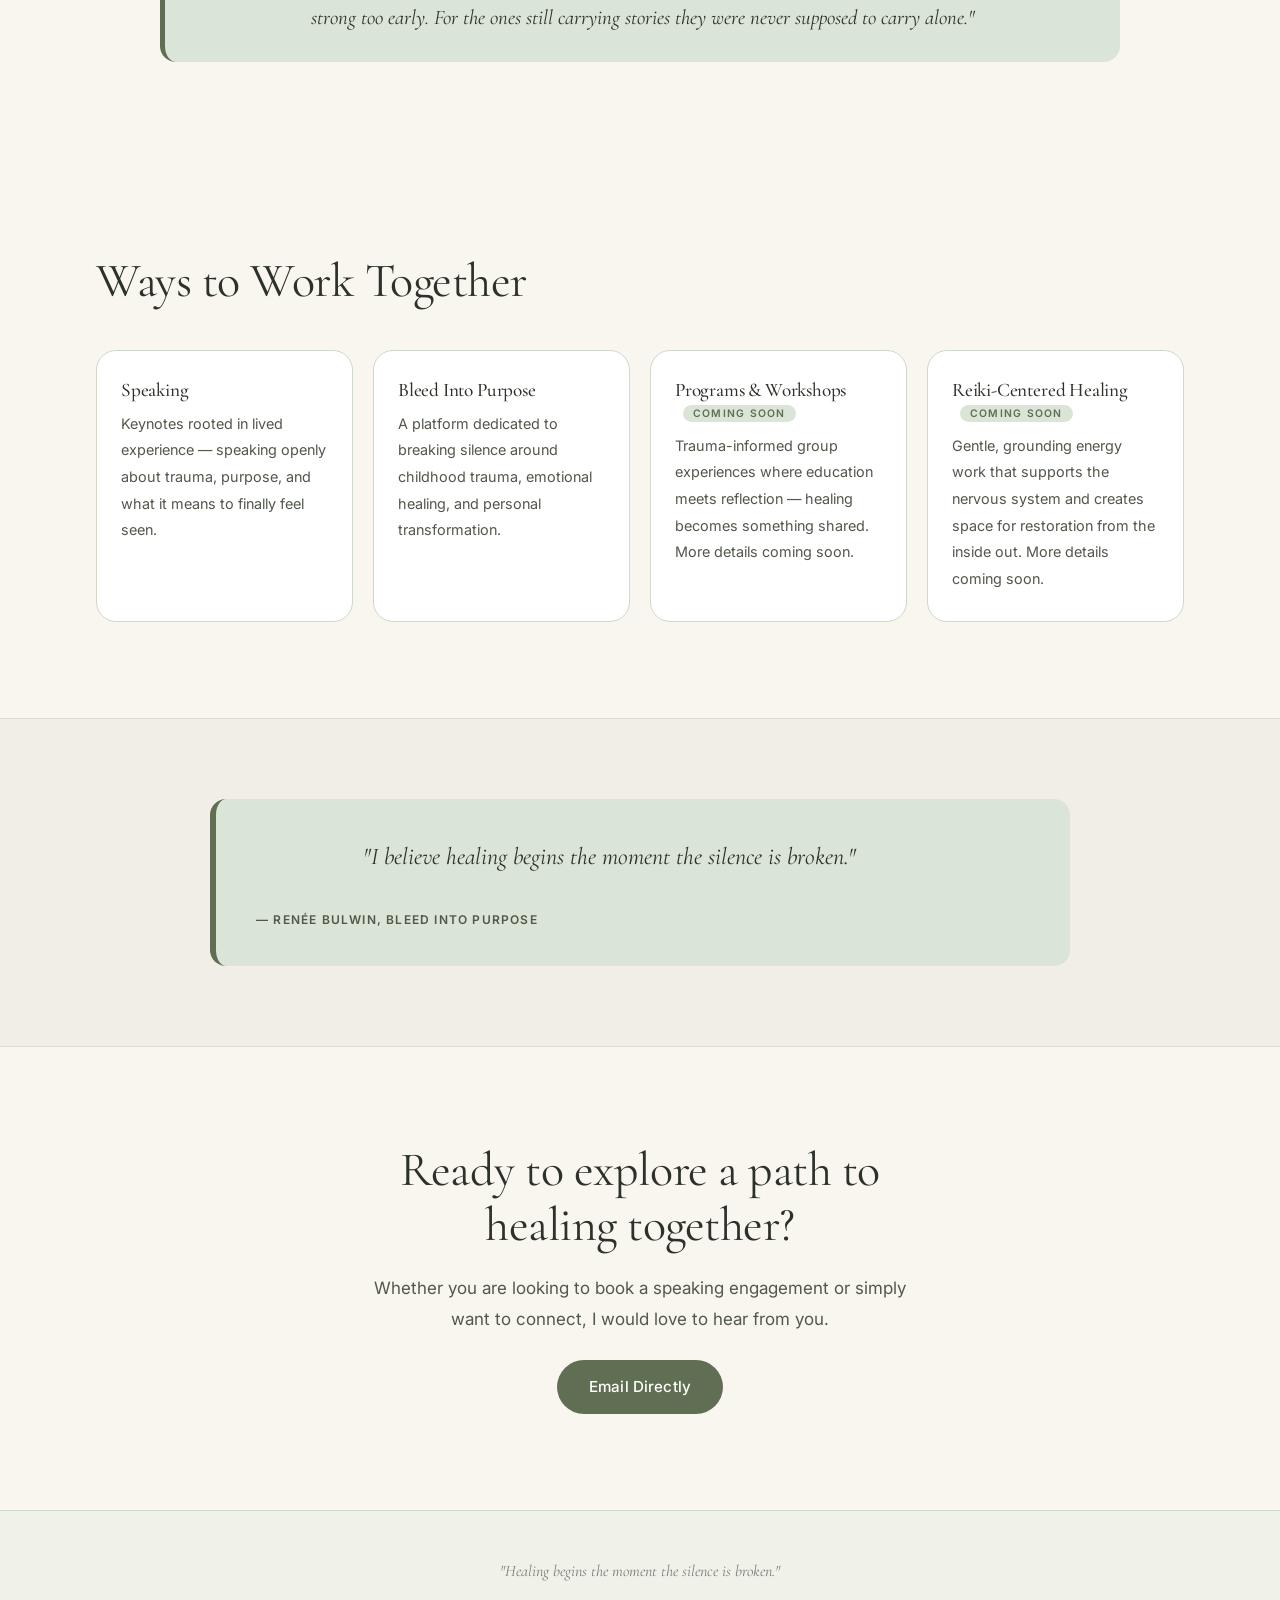
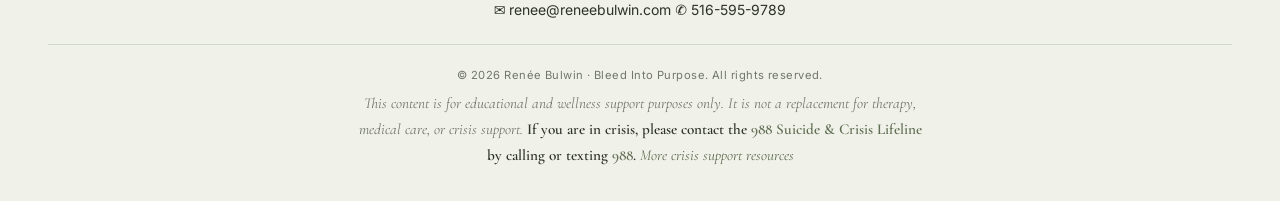
==== commit 57b9f615: "Update Suite" ====
--- a/index.html
+++ b/index.html
@@ -45,7 +45,6 @@
           <img src="images/hero-beach.jpg" alt="">
         </div>
         <div class="hero-body">
-          <span class="hero-pill">Speaker · Author · Founder</span>
           <h1 id="hero-heading">What Was Buried Was Meant to Save Me.</h1>
           <p>I'm Renée — a woman who spent years surviving in silence before realizing that silence was never where healing was meant to live.</p>
           <div class="hero-cta">
@@ -70,11 +69,11 @@
               <span class="section-label">Bleed Into Purpose</span>
               <h2 id="intro-heading">What I lived through became purpose.</h2>
               <p>What I speak about isn't something I studied from the outside. It's something I lived through, carried quietly, questioned, buried, and eventually faced head-on. My journey through childhood trauma, shame, self-worth, and healing became the foundation for something much bigger than pain itself. It became purpose.</p>
-              <p>Through Bleed Into Purpose, I speak openly about the realities many people are afraid to say out loud — the emotional aftermath of trauma, the feeling of being discarded, the masks we wear to appear "fine," and the exhausting weight of pretending. My goal is not to speak at people, but to sit beside them in truth, honesty, and understanding.</p>
-              <blockquote>"My voice is for the people who learned how to survive before they ever learned how to live. For the ones who became strong too early. For the ones still carrying stories they were never supposed to carry alone."</blockquote>
+              <p>Through Bleed Into Purpose, I speak openly about the realities many people are afraid to say out loud — the emotional aftermath of trauma, the feeling of being discarded, the masks we wear to appear "fine," and the exhausting weight of pretending. My goal is to sit beside people in truth, honesty, and understanding.</p>
             </div>
 
           </div>
+          <blockquote class="intro-quote">"My voice is for the people who learned how to survive before they ever learned how to live. For the ones who became strong too early. For the ones still carrying stories they were never supposed to carry alone."</blockquote>
         </div>
       </section>
 
@@ -118,7 +117,7 @@
         data-heading="Ready to explore a path to healing together?"
         data-body="Whether you are looking to book a speaking engagement or simply want to connect, I would love to hear from you."
         data-bg="cream-bg"
-        data-buttons='[{"href":"mailto:renee@reneebulwin.com","label":"Email Directly","style":"primary"}]'>
+        data-buttons='[{"href":"mailto:support@reneebulwin.com","label":"Email Directly","style":"primary"}]'>
       </div>
 
     </main>
--- a/style.css
+++ b/style.css
@@ -135,6 +135,14 @@
 .nav-links a { font-size: .875rem; font-weight: 500; color: var(--muted-fg); transition: color .2s; }
 .nav-links a:hover,
 .nav-links a[aria-current="page"] { color: var(--primary); }
+/* Current page: heavier text plus a short sage underline */
+.nav-links a[aria-current="page"]:not(.btn-book) {
+  font-weight: 600; color: var(--fg);
+  text-decoration: underline; text-decoration-color: var(--primary);
+  text-decoration-thickness: 2px; text-underline-offset: 8px;
+}
+/* On the booking page, Book a Talk shows a ring instead */
+.nav-links .btn-book[aria-current="page"] { box-shadow: 0 0 0 2px var(--bg), 0 0 0 4px var(--primary); }
 .nav-links .btn-book {
   background: var(--primary); color: #fff !important;
   padding: 10px 22px; border-radius: var(--r-full);
@@ -180,6 +188,12 @@
 }
 .nav-menu a:hover,
 .nav-menu a[aria-current="page"] { color: var(--primary); }
+.nav-menu a[aria-current="page"]:not(.btn-menu) {
+  color: var(--fg); font-weight: 500;
+  text-decoration: underline; text-decoration-color: var(--primary);
+  text-decoration-thickness: 2px; text-underline-offset: 10px;
+}
+.nav-menu .btn-menu[aria-current="page"] { box-shadow: 0 0 0 2px var(--bg), 0 0 0 4px var(--primary); }
 .nav-menu .btn-menu {
   font-family: var(--sans); font-size: 1rem; font-weight: 500;
   background: var(--primary); color: #fff;
@@ -294,7 +308,7 @@
   border: 1px solid var(--border);
 }
 .hero h1 { color: var(--fg); margin-bottom: 20px; }
-.hero p  { font-size: 1.1rem; color: hsla(93,10%,18%,.75); max-width: 580px; margin: 0 auto 36px; }
+.hero p  { font-size: 1.1rem; font-weight: 600; color: hsla(93,10%,18%,.85); max-width: 580px; margin: 0 auto 36px; }
 .hero-cta { display: flex; flex-wrap: wrap; gap: 12px; justify-content: center; margin-top: 8px; }
 
 /* ═══════════════════════════════════════════════════════════
@@ -493,6 +507,12 @@
   margin: 0 auto;
 }
 .green-strip blockquote p { color: var(--fg); font-size: inherit; }
+/* Home intro quote — centred, full-width box below the photo and paragraphs */
+.intro-quote {
+  max-width: 960px;
+  margin: 56px auto 0;
+  text-align: center;
+}
 /* Blockquote inside image-section text column — smaller, still has green border */
 .image-section-text blockquote {
   font-size: 1.1rem;
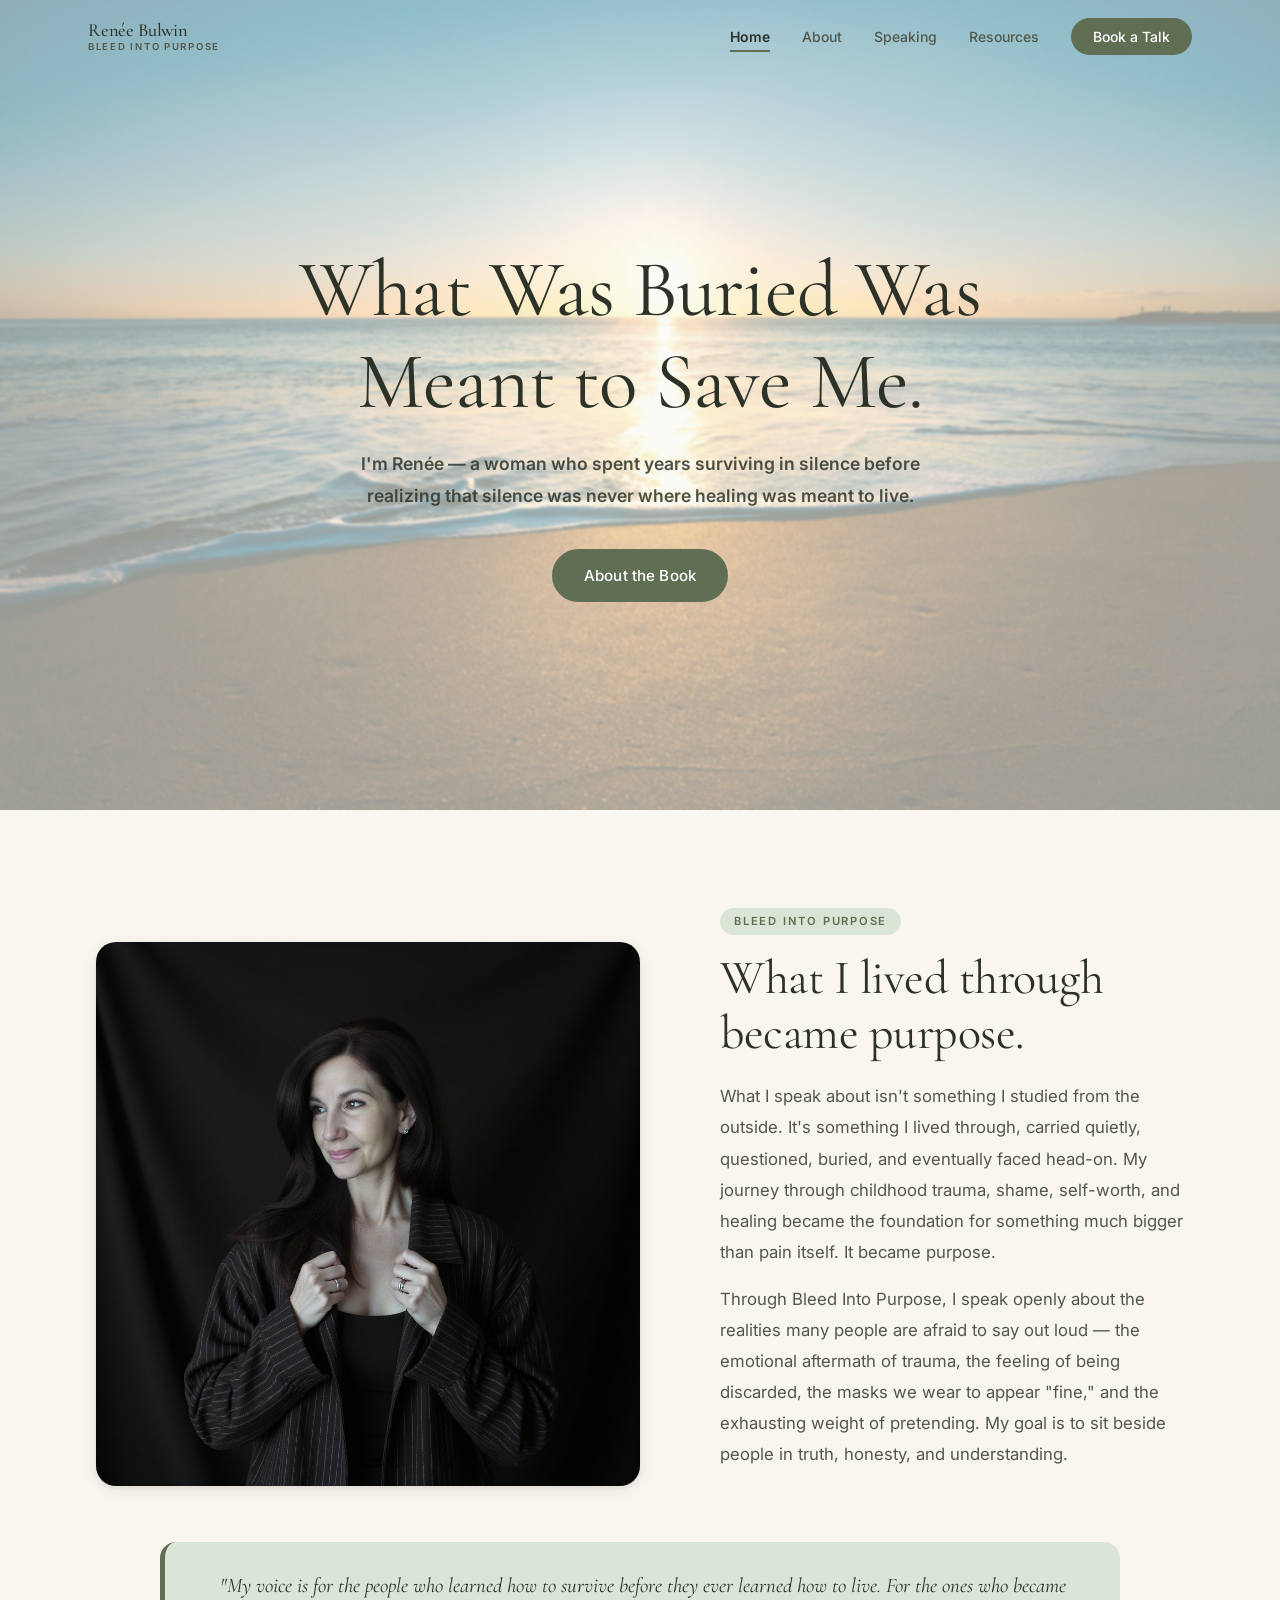
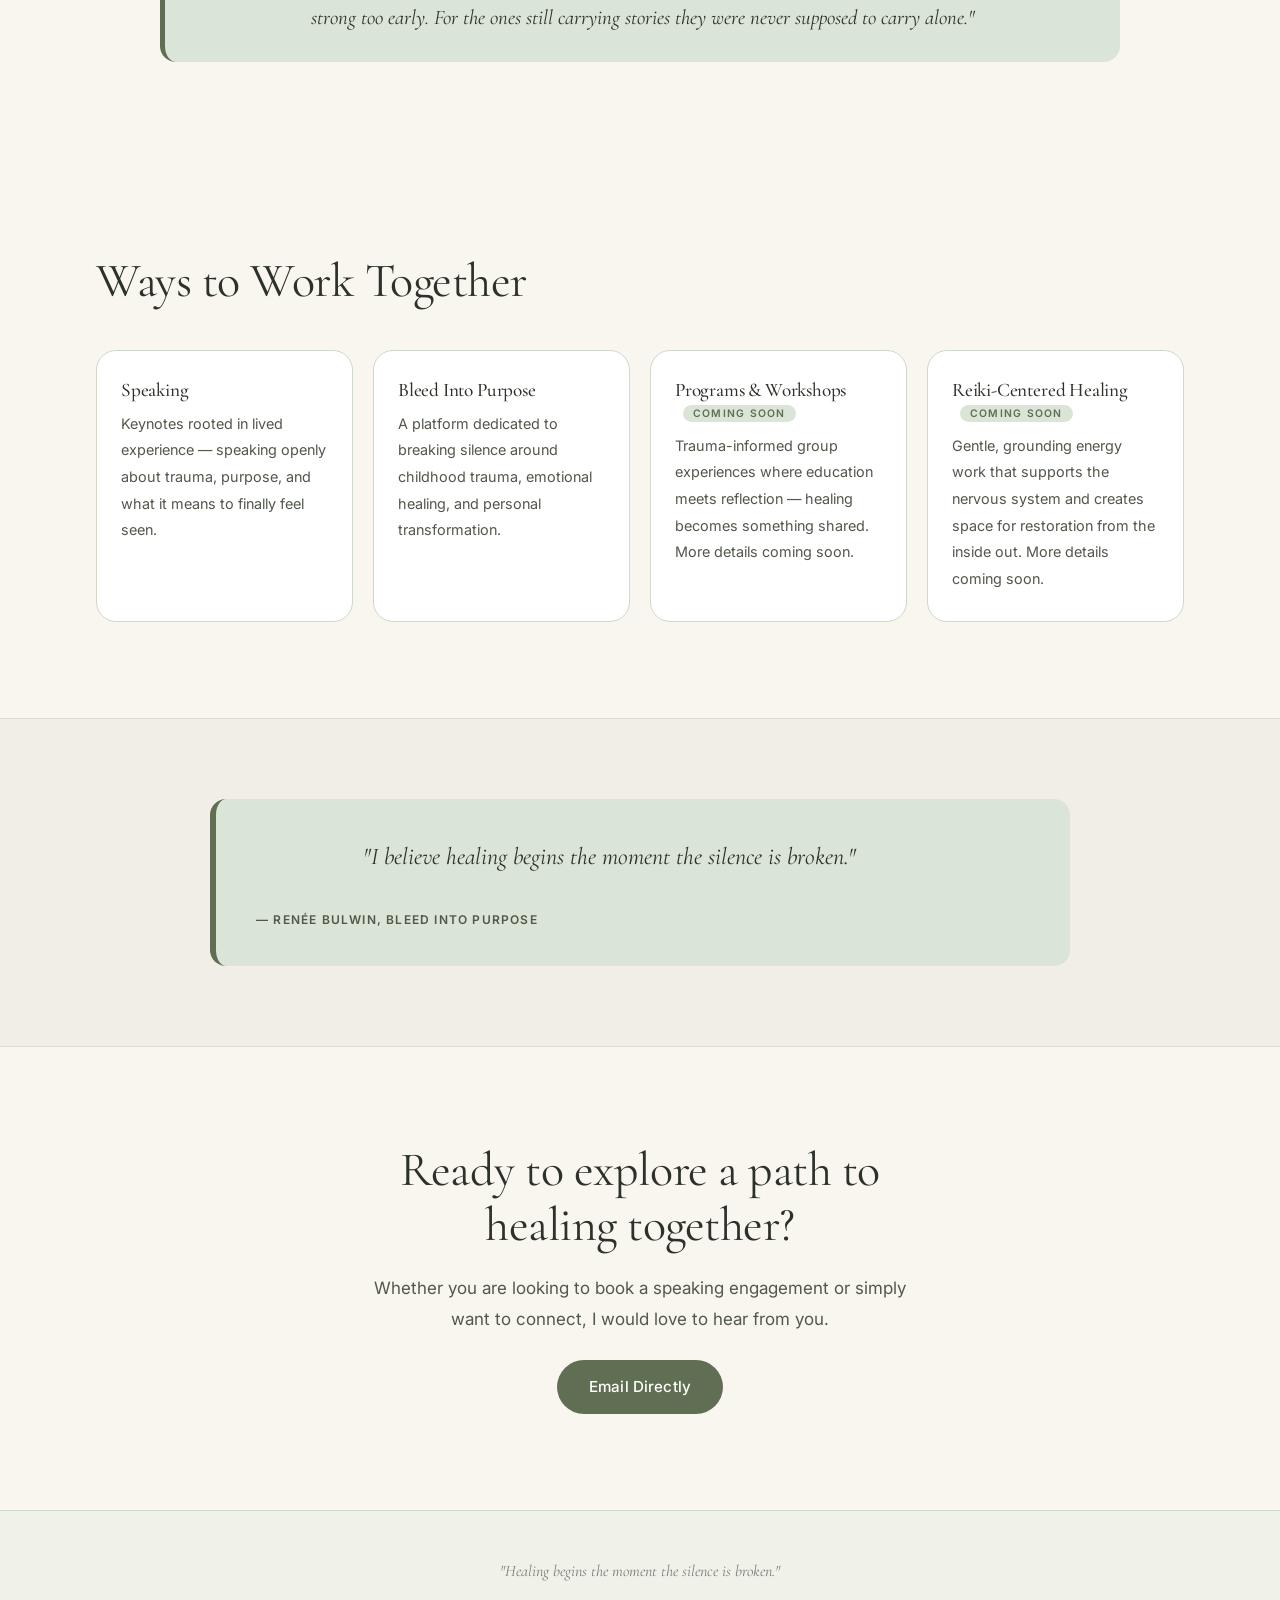
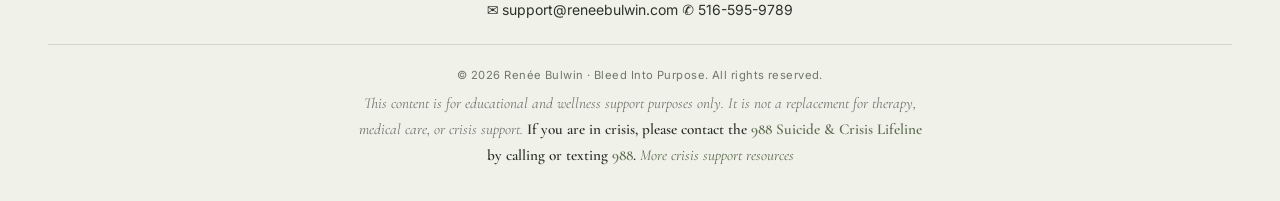
==== commit 64b89e02: "Updated" ====
--- a/index.html
+++ b/index.html
@@ -16,7 +16,7 @@
   <meta property="og:type" content="website">
   <meta property="og:title" content="Renée Bulwin | Bleed Into Purpose — Speaker &amp; Author">
   <meta property="og:description" content="Renée Bulwin — trauma-informed speaker and author. Healing begins the moment the silence is broken.">
-  <meta property="og:image" content="https://bleed-into-purpose.github.io/images/hero.png">
+  <meta property="og:image" content="https://bleed-into-purpose.github.io/images/hero-beach.jpg">
   <link rel="icon" type="image/png" sizes="48x48" href="favicon-48.png">
   <link rel="icon" type="image/png" sizes="32x32" href="favicon.png">
   <link rel="icon" type="image/png" sizes="16x16" href="favicon-16.png">
